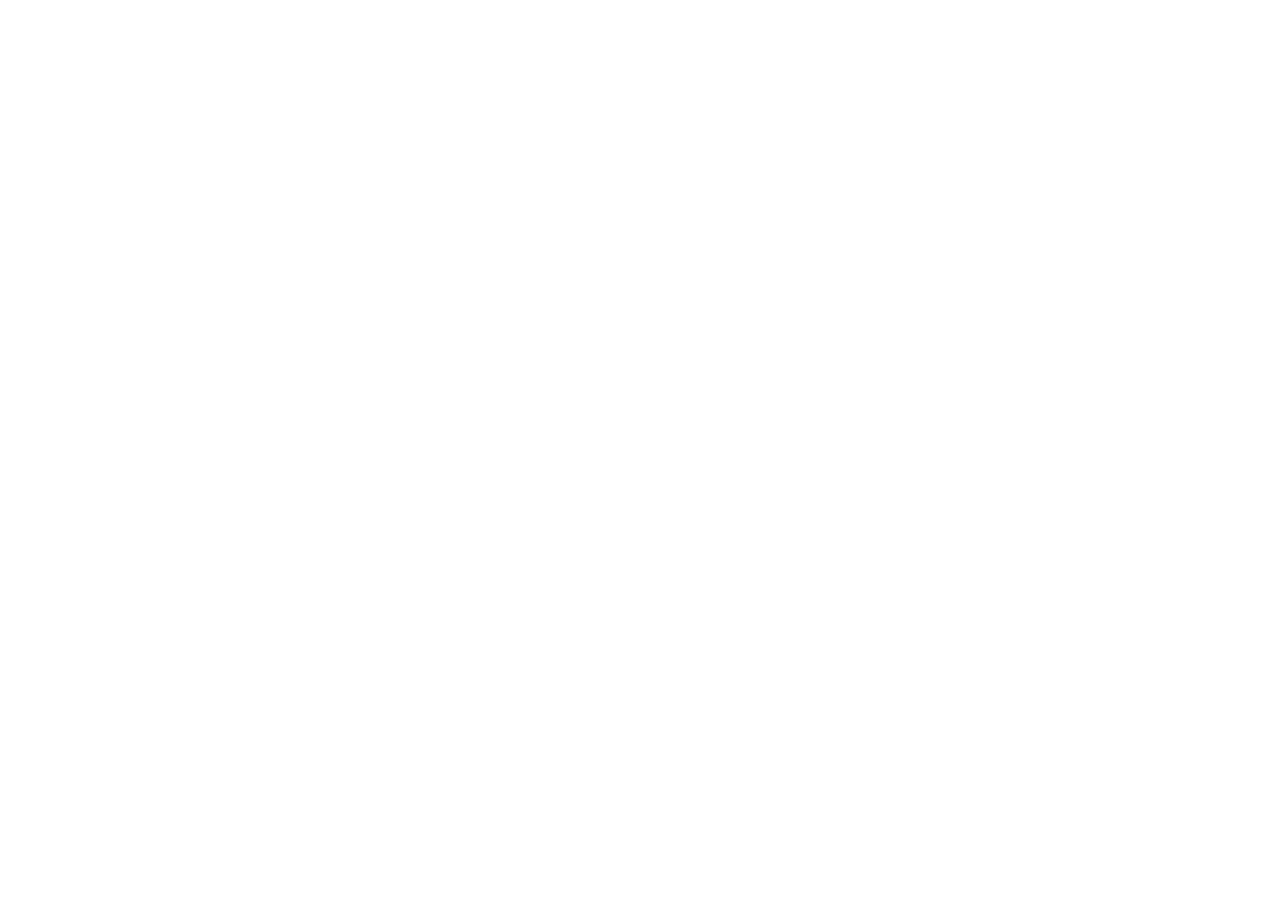
==== index.html @ b108adb4 "Update index.html" ====
<!DOCTYPE html>
<html lang="en">
<meta charset="UTF-8">
<title>DIVD.community</title>
<meta name="viewport" content="width=device-width,initial-scale=1">
<link rel="stylesheet" href="">
<link rel="apple-touch-icon" sizes="180x180" href="/apple-touch-icon.png">
<link rel="icon" type="image/png" sizes="32x32" href="/favicon-32x32.png">
<link rel="icon" type="image/png" sizes="16x16" href="/favicon-16x16.png">
<link rel="manifest" href="/site.webmanifest">
<link rel="mask-icon" href="/safari-pinned-tab.svg" color="#000000">
<meta http-equiv="refresh" content="0; url=https://divd.thinkific.com/products/communities/divd">
<meta name="msapplication-TileColor" content="#000000">
<meta name="theme-color" content="#ffffff">

  <style>

body {
  background: #222;
  min-height: 100vh;
  display: grid;
  place-items: center;
  color: white;
  font-family: sans-serif;
}

.glitch {
  font-size: 8rem;
  font-weight: 700;
  text-transform: uppercase;
  position: relative;

  text-shadow: 0.05em 0 0 rgba(255, 0, 0, 0.75),
    -0.025em -0.05em 0 rgba(0, 255, 0, 0.75),
    0.025em 0.05em 0 rgba(0, 0, 255, 0.75);

  animation: glitch 500ms infinite;
}

.glitch span {
  position: absolute;
  top: 0;
  left: 0;
}

.glitch span:first-child {
  animation: glitch 650ms infinite;
  clip-path: polygon(0 0, 100% 0, 100% 45%, 0 45%);
  transform: translate(-0.025em, -0.0125em);
  /* color: green; */
  opacity: 0.8;
}

.glitch span:last-child {
  animation: glitch 375ms infinite;
  clip-path: polygon(0 80%, 100% 20%, 100% 100%, 0 100%);
  transform: translate(0.0125em, 0.025em);
  /* color: red; */
  opacity: 0.8;
}

/* https://web.dev/prefers-reduced-motion/#(bonus)-forcing-reduced-motion-on-all-websites */

@keyframes glitch {
  0% {
    text-shadow: 0.05em 0 0 rgba(255, 0, 0, 0.75),
      -0.05em -0.025em 0 rgba(0, 255, 0, 0.75),
      -0.025em 0.05em 0 rgba(0, 0, 255, 0.75);
  }
  14% {
    text-shadow: 0.05em 0 0 rgba(255, 0, 0, 0.75),
      -0.05em -0.025em 0 rgba(0, 255, 0, 0.75),
      -0.025em 0.05em 0 rgba(0, 0, 255, 0.75);
  }
  15% {
    text-shadow: -0.05em -0.025em 0 rgba(255, 0, 0, 0.75),
      0.025em 0.025em 0 rgba(0, 255, 0, 0.75),
      -0.05em -0.05em 0 rgba(0, 0, 255, 0.75);
  }
  49% {
    text-shadow: -0.05em -0.025em 0 rgba(255, 0, 0, 0.75),
      0.025em 0.025em 0 rgba(0, 255, 0, 0.75),
      -0.05em -0.05em 0 rgba(0, 0, 255, 0.75);
  }
  50% {
    text-shadow: 0.025em 0.05em 0 rgba(255, 0, 0, 0.75),
      0.05em 0 0 rgba(0, 255, 0, 0.75), 0 -0.05em 0 rgba(0, 0, 255, 0.75);
  }
  99% {
    text-shadow: 0.025em 0.05em 0 rgba(255, 0, 0, 0.75),
      0.05em 0 0 rgba(0, 255, 0, 0.75), 0 -0.05em 0 rgba(0, 0, 255, 0.75);
  }
  100% {
    text-shadow: -0.025em 0 0 rgba(255, 0, 0, 0.75),
      -0.025em -0.025em 0 rgba(0, 255, 0, 0.75),
      -0.025em -0.05em 0 rgba(0, 0, 255, 0.75);
  }
}

@media (prefers-reduced-motion: reduce) {
  *,
  ::before,
  ::after {
    animation-delay: -1ms !important;
    animation-duration: 1ms !important;
    animation-iteration-count: 1 !important;
    background-attachment: initial !important;
    scroll-behavior: auto !important;
    transition-duration: 0s !important;
    transition-delay: 0s !important;
  }
}

</style>
<body>

<h1 class="glitch">
  <span aria-hidden="true">DIVD.COMMUNITY</span>
  DIVD.COMMUNITY
  <span aria-hidden="true">DIVD.COMMUNITY</span>
</h1>
<p>coming soon...</p>


</body>
</html>
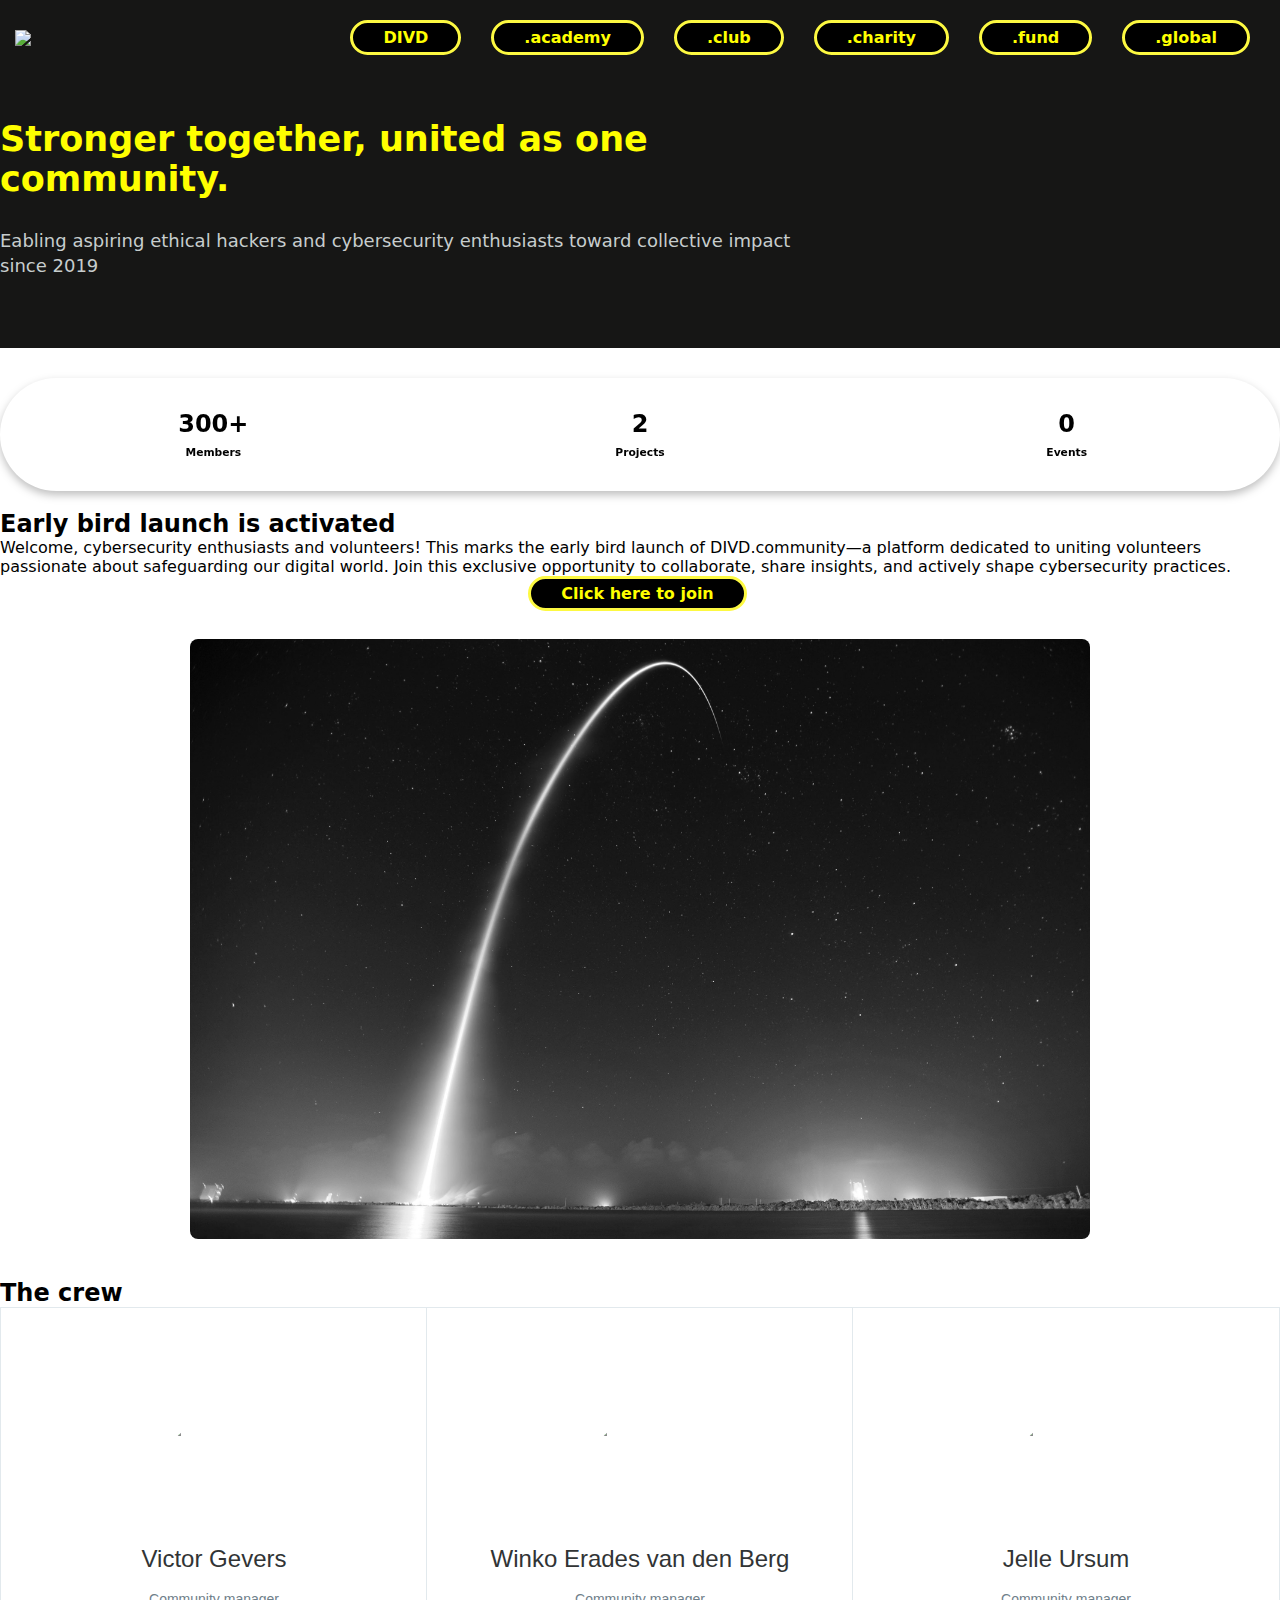
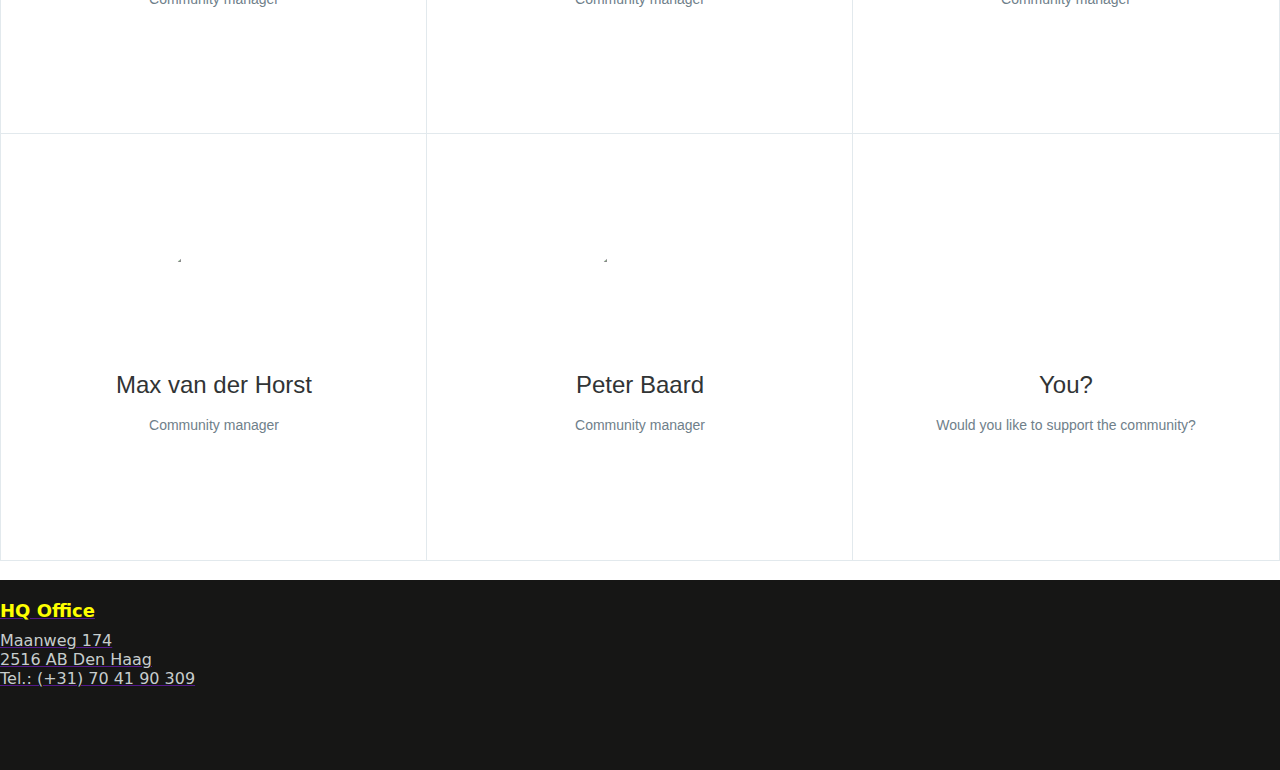
==== commit 7f522133: "new landing page" ====
--- a/index.html
+++ b/index.html
@@ -1,126 +1,236 @@
 <!DOCTYPE html>
 <html lang="en">
-<meta charset="UTF-8">
-<title>DIVD.community</title>
-<meta name="viewport" content="width=device-width,initial-scale=1">
-<link rel="stylesheet" href="">
-<link rel="apple-touch-icon" sizes="180x180" href="/apple-touch-icon.png">
-<link rel="icon" type="image/png" sizes="32x32" href="/favicon-32x32.png">
-<link rel="icon" type="image/png" sizes="16x16" href="/favicon-16x16.png">
-<link rel="manifest" href="/site.webmanifest">
-<link rel="mask-icon" href="/safari-pinned-tab.svg" color="#000000">
-<meta http-equiv="refresh" content="0; url=https://divd.thinkific.com/products/communities/divd">
-<meta name="msapplication-TileColor" content="#000000">
-<meta name="theme-color" content="#ffffff">
-
-  <style>
-
-body {
-  background: #222;
-  min-height: 100vh;
-  display: grid;
-  place-items: center;
-  color: white;
-  font-family: sans-serif;
-}
-
-.glitch {
-  font-size: 8rem;
-  font-weight: 700;
-  text-transform: uppercase;
-  position: relative;
-
-  text-shadow: 0.05em 0 0 rgba(255, 0, 0, 0.75),
-    -0.025em -0.05em 0 rgba(0, 255, 0, 0.75),
-    0.025em 0.05em 0 rgba(0, 0, 255, 0.75);
-
-  animation: glitch 500ms infinite;
-}
-
-.glitch span {
-  position: absolute;
-  top: 0;
-  left: 0;
-}
-
-.glitch span:first-child {
-  animation: glitch 650ms infinite;
-  clip-path: polygon(0 0, 100% 0, 100% 45%, 0 45%);
-  transform: translate(-0.025em, -0.0125em);
-  /* color: green; */
-  opacity: 0.8;
-}
-
-.glitch span:last-child {
-  animation: glitch 375ms infinite;
-  clip-path: polygon(0 80%, 100% 20%, 100% 100%, 0 100%);
-  transform: translate(0.0125em, 0.025em);
-  /* color: red; */
-  opacity: 0.8;
-}
-
-/* https://web.dev/prefers-reduced-motion/#(bonus)-forcing-reduced-motion-on-all-websites */
-
-@keyframes glitch {
-  0% {
-    text-shadow: 0.05em 0 0 rgba(255, 0, 0, 0.75),
-      -0.05em -0.025em 0 rgba(0, 255, 0, 0.75),
-      -0.025em 0.05em 0 rgba(0, 0, 255, 0.75);
-  }
-  14% {
-    text-shadow: 0.05em 0 0 rgba(255, 0, 0, 0.75),
-      -0.05em -0.025em 0 rgba(0, 255, 0, 0.75),
-      -0.025em 0.05em 0 rgba(0, 0, 255, 0.75);
-  }
-  15% {
-    text-shadow: -0.05em -0.025em 0 rgba(255, 0, 0, 0.75),
-      0.025em 0.025em 0 rgba(0, 255, 0, 0.75),
-      -0.05em -0.05em 0 rgba(0, 0, 255, 0.75);
-  }
-  49% {
-    text-shadow: -0.05em -0.025em 0 rgba(255, 0, 0, 0.75),
-      0.025em 0.025em 0 rgba(0, 255, 0, 0.75),
-      -0.05em -0.05em 0 rgba(0, 0, 255, 0.75);
-  }
-  50% {
-    text-shadow: 0.025em 0.05em 0 rgba(255, 0, 0, 0.75),
-      0.05em 0 0 rgba(0, 255, 0, 0.75), 0 -0.05em 0 rgba(0, 0, 255, 0.75);
-  }
-  99% {
-    text-shadow: 0.025em 0.05em 0 rgba(255, 0, 0, 0.75),
-      0.05em 0 0 rgba(0, 255, 0, 0.75), 0 -0.05em 0 rgba(0, 0, 255, 0.75);
-  }
-  100% {
-    text-shadow: -0.025em 0 0 rgba(255, 0, 0, 0.75),
-      -0.025em -0.025em 0 rgba(0, 255, 0, 0.75),
-      -0.025em -0.05em 0 rgba(0, 0, 255, 0.75);
-  }
-}
-
-@media (prefers-reduced-motion: reduce) {
-  *,
-  ::before,
-  ::after {
-    animation-delay: -1ms !important;
-    animation-duration: 1ms !important;
-    animation-iteration-count: 1 !important;
-    background-attachment: initial !important;
-    scroll-behavior: auto !important;
-    transition-duration: 0s !important;
-    transition-delay: 0s !important;
-  }
-}
-
-</style>
+
+<head>
+    <meta charset="UTF-8">
+    <meta name="viewport" content="width=device-width, initial-scale=1.0">
+    <link rel="shortcut icon" type="image/x-icon" href="image/favicon.ico">
+    <!-- BOOTSTRAP CSS -->
+    <link href="css/bootstrap.min.css" rel="stylesheet"/>
+    <!-- LIBRARY -->
+    <link rel="stylesheet" href="css/all.min.css"/>
+    <link rel="stylesheet" href="css/style.css">
+    <link rel="stylesheet" href="css/nav.css">
+    <link rel="stylesheet" href="css/foot.css">
+    
+</head>
+<!-- CSS -->
+<link rel="stylesheet" href="css/style.css">
+<title>DIVD.Community</title>
+</head>
+
 <body>
-
-<h1 class="glitch">
-  <span aria-hidden="true">DIVD.COMMUNITY</span>
-  DIVD.COMMUNITY
-  <span aria-hidden="true">DIVD.COMMUNITY</span>
-</h1>
-<p>coming soon...</p>
-
-
+    <header>
+        <nav class="container">
+            <ul class='nav-bar'>
+                <li class='logo'><a href="/"><img src='/divd-community-logo.png' /></a></li>
+                <input type='checkbox' id='check' />
+                <div class="menu">
+                    <li><a href="https://divd.nl/">DIVD</a></li>
+                    <li><a href="https://divd.academy/">.academy</a></li>
+                    <li><a href="https://divd.club/">.club</a></li>
+                    <li><a href="https://divd.charity/">.charity</a></li>
+                    <li><a href="https://divd.fund/">.fund</a></li>
+                    <li><a href="https://csirt.global">.global</a></li>
+                </div>
+                <label for="check" class="open-menu">&#9776; </label>
+            </ul>
+        </nav>
+    </header>
 </body>
-</html>
+
+<div class="section-banner">
+    <div class="container">
+        <div class="div-banner">
+            <h1>Stronger together, united as one community.</h1><br />
+            <p>Eabling  aspiring ethical hackers and cybersecurity enthusiasts toward collective impact since 2019</p>
+        </div>
+    </div>
+  </div>
+            <div class="container">
+                    <div class="stats-container">
+                        <ul class="stats">
+                            <li><h2>300+</h2><h6>Members</h6></li>
+                            <li><h2>2</h2><h6>Projects</h6></li>
+                            <li><h2>0</h2><h6>Events</h6></li>
+                        </ul>
+                    </div>
+
+
+                    <br />
+                    <h2>Early bird launch is activated</h2>
+                    <p>Welcome, cybersecurity enthusiasts and volunteers! This marks the early bird launch of DIVD.community—a platform dedicated to uniting volunteers passionate about safeguarding our digital world. Join this exclusive opportunity to collaborate, share insights, and actively shape cybersecurity practices.</p>
+                            <ul class="centered-list">
+                                    <li class="centered-list" style="height: 40px;"><a href="https://join.slack.com/t/divdcommunity/shared_invite/zt-2733j24ci-yQNLaefjtCMrjPgWB6dyww">Click here to join</a></li>
+                                </ul>
+                            <br />
+                            
+                            <div class="image-container">
+                                <a href="https://divd.space" target="_blank"><img src="/img/spacex-TV2gg2kZD1o-unsplash.jpg" class="stock-img grey-out" style="height: 600px;" title="SpaceX" /></a>
+                            </div>
+
+
+                    <!--Community managers-->
+
+                    <div class="at-section">
+                        <h2>The crew</h2>
+                    </div>
+
+                      <div class="at-grid" data-column="3">
+                        <div class="at-column">
+                          <div class="at-user">
+                            <div class="at-user__avatar"><img src="https://media.licdn.com/dms/image/D4E03AQGD7E5RSSFnJw/profile-displayphoto-shrink_800_800/0/1677007652651?e=1707350400&v=beta&t=y7VPGS8cseUEXIwnzyU1e6jzcgRzRVZRgEuVCroHjqE"/></div>
+                            <div class="at-user__name">Victor Gevers</div>
+                            <div class="at-user__title">Community manager</div>
+                            <ul class="at-social">
+                                <li class="at-social__item"><a href="https://www.linkedin.com/in/vgevers/">
+                                  <svg viewBox="0 0 24 24" width="18" height="18" xmlns="http://www.w3.org/2000/svg">
+                                    <path d="M19.547 3c.406 0 .75.133 1.031.398.281.266.422.602.422 1.008v15.047c0 .406-.14.766-.422 1.078a1.335 1.335 0 0 1-1.031.469h-15c-.406 0-.766-.156-1.078-.469C3.156 20.22 3 19.86 3 19.453V4.406c0-.406.148-.742.445-1.008C3.742 3.133 4.11 3 4.547 3h15zM8.578 18V9.984H6V18h2.578zM7.36 8.766c.407 0 .743-.133 1.008-.399a1.31 1.31 0 0 0 .399-.96c0-.407-.125-.743-.375-1.009C8.14 6.133 7.813 6 7.406 6c-.406 0-.742.133-1.008.398C6.133 6.664 6 7 6 7.406c0 .375.125.696.375.961.25.266.578.399.984.399zM18 18v-4.688c0-1.156-.273-2.03-.82-2.624-.547-.594-1.258-.891-2.133-.891-.938 0-1.719.437-2.344 1.312V9.984h-2.578V18h2.578v-4.547c0-.312.031-.531.094-.656.25-.625.687-.938 1.312-.938.875 0 1.313.578 1.313 1.735V18H18z" fill-rule="evenodd"></path>
+                                  </svg></a></li>
+                            </ul>
+                          </div>
+                        </div>
+                        <div class="at-column">
+                          <div class="at-user">
+                            <div class="at-user__avatar"><img src="https://media.licdn.com/dms/image/D4E03AQFgVkQdm_QB2w/profile-displayphoto-shrink_800_800/0/1668175974679?e=1707350400&v=beta&t=N0ON4wMOcJo11gMc85MD40mzVpcvwyi12E2Jol9WkTg"/></div>
+                            <div class="at-user__name">Winko Erades van den Berg</div>
+                            <div class="at-user__title">Community manager</div>
+                            <ul class="at-social">
+                              <li class="at-social__item"><a href="https://www.linkedin.com/in/winko-erades-van-den-berg-a6b2b71/">
+                                  <svg viewBox="0 0 24 24" width="18" height="18" xmlns="http://www.w3.org/2000/svg">
+                                    <path d="M19.547 3c.406 0 .75.133 1.031.398.281.266.422.602.422 1.008v15.047c0 .406-.14.766-.422 1.078a1.335 1.335 0 0 1-1.031.469h-15c-.406 0-.766-.156-1.078-.469C3.156 20.22 3 19.86 3 19.453V4.406c0-.406.148-.742.445-1.008C3.742 3.133 4.11 3 4.547 3h15zM8.578 18V9.984H6V18h2.578zM7.36 8.766c.407 0 .743-.133 1.008-.399a1.31 1.31 0 0 0 .399-.96c0-.407-.125-.743-.375-1.009C8.14 6.133 7.813 6 7.406 6c-.406 0-.742.133-1.008.398C6.133 6.664 6 7 6 7.406c0 .375.125.696.375.961.25.266.578.399.984.399zM18 18v-4.688c0-1.156-.273-2.03-.82-2.624-.547-.594-1.258-.891-2.133-.891-.938 0-1.719.437-2.344 1.312V9.984h-2.578V18h2.578v-4.547c0-.312.031-.531.094-.656.25-.625.687-.938 1.312-.938.875 0 1.313.578 1.313 1.735V18H18z" fill-rule="evenodd"></path>
+                                  </svg></a></li>
+                            </ul>
+                          </div>
+                        </div>
+                        <div class="at-column">
+                          <div class="at-user">
+                            <div class="at-user__avatar"><img src="https://media.licdn.com/dms/image/C4D03AQEMsrXZ1iPGtQ/profile-displayphoto-shrink_800_800/0/1583597048873?e=1707350400&v=beta&t=St4joI-Wt2357DTig6sMkdIWs_vzhgTrEXsIWX1YQoc"/></div>
+                            <div class="at-user__name">Jelle Ursum</div>
+                            <div class="at-user__title">Community manager</div>
+                            <ul class="at-social">
+                              <li class="at-social__item"><a href="https://www.linkedin.com/in/jelle-ursem-2393b9188/">
+                                  <svg viewBox="0 0 24 24" width="18" height="18" xmlns="http://www.w3.org/2000/svg">
+                                    <path d="M19.547 3c.406 0 .75.133 1.031.398.281.266.422.602.422 1.008v15.047c0 .406-.14.766-.422 1.078a1.335 1.335 0 0 1-1.031.469h-15c-.406 0-.766-.156-1.078-.469C3.156 20.22 3 19.86 3 19.453V4.406c0-.406.148-.742.445-1.008C3.742 3.133 4.11 3 4.547 3h15zM8.578 18V9.984H6V18h2.578zM7.36 8.766c.407 0 .743-.133 1.008-.399a1.31 1.31 0 0 0 .399-.96c0-.407-.125-.743-.375-1.009C8.14 6.133 7.813 6 7.406 6c-.406 0-.742.133-1.008.398C6.133 6.664 6 7 6 7.406c0 .375.125.696.375.961.25.266.578.399.984.399zM18 18v-4.688c0-1.156-.273-2.03-.82-2.624-.547-.594-1.258-.891-2.133-.891-.938 0-1.719.437-2.344 1.312V9.984h-2.578V18h2.578v-4.547c0-.312.031-.531.094-.656.25-.625.687-.938 1.312-.938.875 0 1.313.578 1.313 1.735V18H18z" fill-rule="evenodd"></path>
+                                  </svg></a></li>
+                            </ul>
+                          </div>
+                        </div>
+                        <div class="at-column">
+                          <div class="at-user">
+                            <div class="at-user__avatar"><img src="https://media.licdn.com/dms/image/D4E03AQHHjD_gZDcezA/profile-displayphoto-shrink_800_800/0/1669736024783?e=1707350400&v=beta&t=u8WBhugDnoJjawgKzYFuwUtuOgHTMh0pUczfIGCZrdY"/></div>
+                            <div class="at-user__name">Max van der Horst</div>
+                            <div class="at-user__title">Community manager</div>
+                            <ul class="at-social">
+                              <li class="at-social__item"><a href="https://www.linkedin.com/in/maxhorst/">
+                                  <svg viewBox="0 0 24 24" width="18" height="18" xmlns="http://www.w3.org/2000/svg">
+                                    <path d="M19.547 3c.406 0 .75.133 1.031.398.281.266.422.602.422 1.008v15.047c0 .406-.14.766-.422 1.078a1.335 1.335 0 0 1-1.031.469h-15c-.406 0-.766-.156-1.078-.469C3.156 20.22 3 19.86 3 19.453V4.406c0-.406.148-.742.445-1.008C3.742 3.133 4.11 3 4.547 3h15zM8.578 18V9.984H6V18h2.578zM7.36 8.766c.407 0 .743-.133 1.008-.399a1.31 1.31 0 0 0 .399-.96c0-.407-.125-.743-.375-1.009C8.14 6.133 7.813 6 7.406 6c-.406 0-.742.133-1.008.398C6.133 6.664 6 7 6 7.406c0 .375.125.696.375.961.25.266.578.399.984.399zM18 18v-4.688c0-1.156-.273-2.03-.82-2.624-.547-.594-1.258-.891-2.133-.891-.938 0-1.719.437-2.344 1.312V9.984h-2.578V18h2.578v-4.547c0-.312.031-.531.094-.656.25-.625.687-.938 1.312-.938.875 0 1.313.578 1.313 1.735V18H18z" fill-rule="evenodd"></path>
+                                  </svg></a></li>
+                            </ul>
+                          </div>
+                        </div>
+                        <div class="at-column">
+                          <div class="at-user">
+                            <div class="at-user__avatar"><img src="https://media.licdn.com/dms/image/C4D03AQFrV9o32qOH7g/profile-displayphoto-shrink_800_800/0/1643394728049?e=1707350400&v=beta&t=OumjWkjjRWIZd80OVFirQ-xEWR7k7cltsrulpK95ZO8"/></div>
+                            <div class="at-user__name">Peter Baard</div>
+                            <div class="at-user__title">Community manager</div>
+                            <ul class="at-social">
+                              <li class="at-social__item"><a href="https://www.linkedin.com/in/pmbaard/">
+                                  <svg viewBox="0 0 24 24" width="18" height="18" xmlns="http://www.w3.org/2000/svg">
+                                    <path d="M19.547 3c.406 0 .75.133 1.031.398.281.266.422.602.422 1.008v15.047c0 .406-.14.766-.422 1.078a1.335 1.335 0 0 1-1.031.469h-15c-.406 0-.766-.156-1.078-.469C3.156 20.22 3 19.86 3 19.453V4.406c0-.406.148-.742.445-1.008C3.742 3.133 4.11 3 4.547 3h15zM8.578 18V9.984H6V18h2.578zM7.36 8.766c.407 0 .743-.133 1.008-.399a1.31 1.31 0 0 0 .399-.96c0-.407-.125-.743-.375-1.009C8.14 6.133 7.813 6 7.406 6c-.406 0-.742.133-1.008.398C6.133 6.664 6 7 6 7.406c0 .375.125.696.375.961.25.266.578.399.984.399zM18 18v-4.688c0-1.156-.273-2.03-.82-2.624-.547-.594-1.258-.891-2.133-.891-.938 0-1.719.437-2.344 1.312V9.984h-2.578V18h2.578v-4.547c0-.312.031-.531.094-.656.25-.625.687-.938 1.312-.938.875 0 1.313.578 1.313 1.735V18H18z" fill-rule="evenodd"></path>
+                                  </svg></a></li>
+                            </ul>
+                          </div>
+                        </div>
+                        <div class="at-column">
+                          <div class="at-user">
+                            <div class="at-user__avatar"><img src=""/></div>
+                            <div class="at-user__name">You?</div>
+                            <div class="at-user__title">Would you like to support the community?</div>
+                            <ul class="at-social">
+                              <!-- <li class="at-social__item"><a href="">
+                                  <svg viewBox="0 0 24 24" width="18" height="18" xmlns="http://www.w3.org/2000/svg">
+                                    <path d="M14 9h3l-.375 3H14v9h-3.89v-9H8V9h2.11V6.984c0-1.312.327-2.304.984-2.976C11.75 3.336 12.844 3 14.375 3H17v3h-1.594c-.594 0-.976.094-1.148.281-.172.188-.258.5-.258.938V9z" fill-rule="evenodd"></path>
+                                  </svg></a></li>
+                              <li class="at-social__item"><a href="">
+                                  <svg viewBox="0 0 24 24" width="18" height="18" xmlns="http://www.w3.org/2000/svg">
+                                    <path d="M20.875 7.5v.563c0 3.28-1.18 6.257-3.54 8.93C14.978 19.663 11.845 21 7.938 21c-2.5 0-4.812-.687-6.937-2.063.5.063.86.094 1.078.094 2.094 0 3.969-.656 5.625-1.968a4.563 4.563 0 0 1-2.625-.915 4.294 4.294 0 0 1-1.594-2.226c.375.062.657.094.844.094.313 0 .719-.063 1.219-.188-1.031-.219-1.899-.742-2.602-1.57a4.32 4.32 0 0 1-1.054-2.883c.687.328 1.375.516 2.062.516C2.61 9.016 1.938 7.75 1.938 6.094c0-.782.203-1.531.609-2.25 2.406 2.969 5.515 4.547 9.328 4.734-.063-.219-.094-.562-.094-1.031 0-1.281.438-2.36 1.313-3.234C13.969 3.437 15.047 3 16.328 3s2.375.484 3.281 1.453c.938-.156 1.907-.531 2.907-1.125-.313 1.094-.985 1.938-2.016 2.531.969-.093 1.844-.328 2.625-.703-.563.875-1.312 1.656-2.25 2.344z" fill-rule="evenodd"></path>
+                                  </svg></a></li> -->
+                              <li class="at-social__item"><a href="">
+                                <svg fill="#000000" version="1.1" id="Capa_1" xmlns="http://www.w3.org/2000/svg" xmlns:xlink="http://www.w3.org/1999/xlink" 
+                                    width="20px" height="1px" viewBox="0 0 54.4 54.4" xml:space="preserve">
+                                        <a href="https://divdcommunity.slack.com/" target="_blank">
+                                        <rect/>
+                                        <g>
+                                            <g>
+                                                <path d="M33.646,15.202c1.103,0.076,1.875-0.73,1.697-1.82c-0.748-4.55-1.834-8.397-3.08-11.262
+                                                    c-0.441-1.013-1.76-1.943-2.861-2.032C28.677,0.029,27.942,0,27.201,0c-0.741,0-1.476,0.03-2.202,0.088
+                                                    c-1.101,0.089-2.419,1.02-2.86,2.032c-1.248,2.865-2.332,6.711-3.08,11.262c-0.179,1.09,0.594,1.896,1.696,1.82
+                                                    c2.139-0.148,4.301-0.223,6.447-0.223C29.348,14.979,31.508,15.054,33.646,15.202z"/>
+                                                <path d="M15.202,20.753c0.076-1.102-0.73-1.875-1.82-1.696c-4.55,0.748-8.397,1.833-11.262,3.08
+                                                    c-1.013,0.441-1.943,1.759-2.032,2.86C0.03,25.723,0,26.458,0,27.199c0,0.74,0.03,1.476,0.088,2.201
+                                                    c0.089,1.102,1.02,2.42,2.032,2.86c2.865,1.248,6.711,2.332,11.262,3.08c1.09,0.179,1.896-0.595,1.82-1.696
+                                                    c-0.147-2.139-0.223-4.301-0.223-6.447C14.979,25.054,15.055,22.892,15.202,20.753z"/>
+                                                <path d="M20.753,39.197c-1.102-0.076-1.875,0.73-1.696,1.82c0.748,4.551,1.833,8.396,3.08,11.262
+                                                    c0.441,1.014,1.759,1.943,2.86,2.032c0.726,0.06,1.461,0.089,2.202,0.089c0.741,0,1.476-0.031,2.201-0.089
+                                                    c1.102-0.089,2.42-1.02,2.861-2.032c1.248-2.865,2.332-6.711,3.079-11.262c0.179-1.09-0.594-1.896-1.696-1.82
+                                                    c-2.139,0.147-4.301,0.224-6.446,0.224C25.052,39.421,22.892,39.345,20.753,39.197z"/>
+                                                <path d="M34.005,18.231c-2.174-0.163-4.448-0.252-6.805-0.252c-2.356,0-4.63,0.089-6.805,0.252
+                                                    c-1.101,0.083-2.082,1.063-2.164,2.164c-0.163,2.174-0.252,4.448-0.252,6.805s0.089,4.631,0.252,6.806
+                                                    c0.083,1.101,1.063,2.082,2.164,2.164c2.174,0.163,4.448,0.252,6.805,0.252c2.356,0,4.63-0.089,6.805-0.252
+                                                    c1.101-0.083,2.082-1.063,2.164-2.164c0.163-2.175,0.252-4.448,0.252-6.806c0-2.356-0.089-4.629-0.252-6.805
+                                                    C36.086,19.294,35.105,18.313,34.005,18.231z"/>
+                                                <path d="M15.966,13.711c0.592-3.918,1.447-7.571,2.555-10.665c0.373-1.04-0.132-1.609-1.162-1.209
+                                                    C10.254,4.596,4.596,10.254,1.837,17.36c-0.399,1.03,0.169,1.534,1.209,1.162c3.094-1.109,6.747-1.964,10.664-2.556
+                                                    C14.803,15.801,15.801,14.803,15.966,13.711z"/>
+                                                <path d="M13.711,38.434c-3.917-0.592-7.571-1.447-10.665-2.555c-1.039-0.373-1.609,0.132-1.209,1.162
+                                                    c2.759,7.105,8.417,12.764,15.522,15.521c1.03,0.399,1.534-0.169,1.162-1.209c-1.109-3.094-1.964-6.746-2.556-10.665
+                                                    C15.801,39.597,14.804,38.599,13.711,38.434z"/>
+                                                <path d="M54.312,29.402c0.059-0.727,0.088-1.461,0.088-2.203c0-0.74-0.03-1.476-0.088-2.202c-0.09-1.101-1.021-2.419-2.032-2.86
+                                                    c-2.865-1.248-6.712-2.332-11.263-3.08c-1.09-0.179-1.896,0.594-1.819,1.696c0.147,2.139,0.223,4.301,0.223,6.447
+                                                    c0,2.145-0.075,4.308-0.223,6.447c-0.076,1.102,0.729,1.875,1.819,1.695c4.551-0.748,8.397-1.833,11.263-3.08
+                                                    C53.293,31.822,54.223,30.503,54.312,29.402z"/>
+                                                <path d="M38.434,40.688c-0.592,3.917-1.447,7.571-2.555,10.665c-0.373,1.04,0.133,1.609,1.162,1.209
+                                                    c7.105-2.759,12.764-8.417,15.523-15.521c0.398-1.03-0.17-1.534-1.209-1.162c-3.094,1.109-6.748,1.964-10.666,2.556
+                                                    C39.598,38.599,38.6,39.596,38.434,40.688z"/>
+                                                <path d="M40.689,15.966c3.916,0.592,7.57,1.447,10.664,2.555c1.041,0.373,1.609-0.132,1.209-1.162
+                                                    C49.805,10.254,44.146,4.596,37.04,1.837c-1.03-0.399-1.534,0.169-1.162,1.209c1.108,3.094,1.964,6.747,2.556,10.665
+                                                    C38.6,14.803,39.598,15.801,40.689,15.966z"/>
+                                            </g>
+                                        </g>
+                                        </a>
+                                  </svg>
+                                </li>
+                            </ul>
+                          </div>
+                        </div> 
+
+                      </div>
+                    </div>
+                    <br />
+                    
+                        
+                    </div>
+                </div>
+            </div>
+
+<footer class="footer">
+    <div class="container footer-section">
+        <div class="section col-sm-12">
+            <h3>HQ Office</h3>
+            <p>Maanweg 174<br>
+                2516 AB Den Haag<br>
+                Tel.: (+31) 70 41 90 309</p>
+        </div>
+    </div>
+</footer>
+
+</body>
+<!-- BOOTSTRAP JS -->
+<script src="js/bootstrap.bundle.min.js"
+    integrity="sha384-C6RzsynM9kWDrMNeT87bh95OGNyZPhcTNXj1NW7RuBCsyN/o0jlpcV8Qyq46cDfL"
+    crossorigin="anonymous"></script>
+<!-- JS -->
+<script src="js/script.js"></script>
+
+</html>--- a/css/style.css
+++ b/css/style.css
@@ -0,0 +1,1649 @@
+*{
+font-family: system-ui, -apple-system, BlinkMacSystemFont, 'Segoe UI', Roboto, Oxygen, Ubuntu, Cantarell, 'Open Sans', 'Helvetica Neue', sans-serif;
+margin: 0;
+padding: 0;
+}
+
+html, body {
+    height: 100%;
+  }
+  
+
+.section-banner p, .card-black p, .footer .section p{
+    color: rgba(199, 205, 205, 1);
+}
+
+/* voorouders */
+.row-voorouders{
+    background-color: #161615;
+    color: #ffffff; 
+    margin-top: 1em;
+    margin-bottom: 1em;
+    border-radius: 3px;
+}
+
+/* style row & cards */
+.equal-height {
+    display: flex;
+    align-items: stretch;
+    padding: 0 !important;
+}
+
+@media only screen and (min-width: 576px) {
+    .equal-height .col-sm-5{
+        padding-left: 0;
+    }
+    .equal-height .col-sm-7{
+        padding-right: 0;
+    }
+}
+.card-yellow{
+    background-color: #FDF941;
+    color: #000000 !important;
+    border-radius: 5px;
+    border: none;
+    padding: 2em;
+    margin-bottom: 0.8em; 
+    }
+
+
+.card-black a{
+
+    color: #FDF941;
+ 
+}
+
+   .interest ul li a{
+
+        color: #000 !important;
+        text-decoration: none;
+    }
+    
+    .interest ul li a :hover{
+    
+        color: #000 !important;
+        text-decoration: underline dotted;
+    }
+
+
+.menu li a{
+
+    border: 3px solid #FDF941;
+    border-radius: 60px; 
+    padding: 5px 30px; 
+    background-color: #000; 
+    color: #FDF941 important;  
+    font-size: 16px; 
+    font-weight: bold; 
+    cursor: pointer;
+    transition: background-color 0.3s ease;  
+
+
+}
+
+.menu li a:hover {
+    background-color: #FDF941;
+    color: #000;
+}
+
+
+ul li a{
+ color: #000;
+ text-decoration: none;
+}
+
+ul li a:hover{
+    color: #000;
+    text-decoration: underline;
+}
+   
+
+
+.card-yellow li{
+    list-style-image: url('../image/check-mark63.svg');
+} 
+
+.card-yellow ul {
+list-style-type: none; /* Remove default bullet point */
+padding-left: 0; /* Remove any padding */
+}
+
+.card-yellow li {
+padding-left: 25px; /* Create space for the custom icon */
+position: relative;
+margin-top: 0.5em;
+}
+
+.card-yellow li::before {
+content: '✓'; /* Add empty content */
+font-weight: 600;
+display: inline-block;
+width: 20px; /* Set the width of your custom icon */
+height: 20px; /* Set the height of your custom icon */
+position: absolute;
+left: 0;
+}
+
+.card-black{
+    background-color: #161615;
+    color: #ffffff;
+    border-radius: 0;
+    border: none;
+    padding: 2em;
+    border-radius: 3px;
+}
+
+.yellow-btn{
+    color: #000000;
+    background-color: #FDF941;
+    padding: 10px 35px;
+    border-radius: 5px;
+    display: block;
+    align-items: center;
+    text-align: center;
+    border: solid #bfbd21 1px; 
+}
+
+
+  .yellow-btn:hover {
+    background-color: #ffffff; /* Change color on hover */
+  }
+  
+
+
+
+.komerbij-mobile{
+    display: none;
+}
+.mailto{
+    color: #151515;
+}
+@media only screen and (max-width: 767px) {
+    .card-yellow{
+        margin-bottom: 1em;
+    }
+    .row-voorouders{
+        margin-left: 0.1em;
+        margin-right: 0.1em;
+    }
+    .komerbij-desktop{
+        display: none;
+    }
+    .komerbij-mobile{
+        display: block;
+        margin: 0 0.1em;
+    }
+    .komerbij-mobile .yellow-btn{
+        margin-bottom: 4px;
+    }
+
+}
+
+/* For mobile screens some quick fixes */
+@media (max-width: 767px) {
+    .stats-container {
+      padding-bottom: 20px;
+    }
+    
+
+  }
+
+
+
+.col-sm-7 .row{
+    margin-top: 1em;
+}
+
+
+.section-banner {
+    background-color: rgba(22, 22, 21, 1);
+    color: white;
+    padding: 60px 0;
+    margin-bottom: 30px;
+    margin-top: -16px;
+    text-align: left;
+}
+.section-banner .div-banner{
+    max-width: 800px;
+}
+.section-banner h1 {
+    color: yellow;
+    font-size: 35px;
+    margin-bottom: 10px;
+}
+
+.section-banner p {
+    color: rgba(199, 205, 205, 1);
+    font-size: 18px;
+    margin-bottom: 10px;
+    line-height: 1.4;
+}
+
+@media (min-width: 1200px) {
+    .section-banner .container {
+     /* TODO  */
+    }
+}
+
+.image-container {
+
+    width: auto;
+    height: 640px;
+    overflow: hidden; 
+}
+
+
+.grey-out {
+    filter: grayscale(100%);
+    transition: filter 0.3s ease;
+  }
+  
+  .grey-out:hover {
+    filter: grayscale(0%);
+  }
+
+.stock-img {
+    border-radius: 0.5rem;
+    max-width: 100%;
+    height: auto; 
+    display: block; 
+    margin: 0 auto;  
+}
+
+
+.centered-list {
+    text-align: center;
+    
+    
+  }
+
+  .centered-list li {
+    display: inline-block;
+    list-style-type: none;
+    color: #FDF941 important;
+    
+  }
+
+
+  .centered-list li a{
+
+    border: 3px solid #FDF941;
+    border-radius: 60px; 
+    padding: 5px 30px; 
+    background-color: #000; 
+    color: #FDF941 important;  
+    font-size: 16px; 
+    font-weight: bold; 
+    cursor: pointer;
+    transition: background-color 0.3s ease;  
+
+}
+
+.centered-list li a:hover {
+    background-color: #FDF941;
+    color: #000;
+}
+
+
+.article-content {
+    display: flex;
+    justify-content: center;
+    align-items: center;
+    height: 100%; /* Ensures the container takes full height */
+  }
+
+
+/* Team css */
+.at-section__title {
+    margin: 0 0 70px;
+    color: #000;
+    font-family: "Roboto", sans-serif;
+    font-size: 1.7rem;
+    font-weight: 300;
+    line-height: 2.625rem;
+    text-align: center;
+  }
+  .at-grid {
+    display: flex;
+    flex-direction: row;
+    flex-wrap: wrap;
+    background: #FFF;
+    border: 1px solid #E2E9ED;
+  }
+  .at-grid[data-column="1"] .at-column {
+    width: 100%;
+    max-width: 100%;
+    min-width: 100%;
+    flex-basis: 100%;
+  }
+  .at-grid[data-column="2"] .at-column {
+    width: 50%;
+    max-width: 50%;
+    min-width: 50%;
+    flex-basis: 50%;
+  }
+  .at-grid[data-column="3"] .at-column {
+    width: 33.3333333333%;
+    max-width: 33.3333333333%;
+    min-width: 33.3333333333%;
+    flex-basis: 33.3333333333%;
+  }
+  .at-grid[data-column="4"] .at-column {
+    width: 25%;
+    max-width: 25%;
+    min-width: 25%;
+    flex-basis: 25%;
+  }
+  .at-grid[data-column="5"] .at-column {
+    width: 20%;
+    max-width: 20%;
+    min-width: 20%;
+    flex-basis: 20%;
+  }
+  .at-grid[data-column="6"] .at-column {
+    width: 16.6666666667%;
+    max-width: 16.6666666667%;
+    min-width: 16.6666666667%;
+    flex-basis: 16.6666666667%;
+  }
+  .at-grid[data-column="7"] .at-column {
+    width: 14.2857142857%;
+    max-width: 14.2857142857%;
+    min-width: 14.2857142857%;
+    flex-basis: 14.2857142857%;
+  }
+  .at-grid[data-column="8"] .at-column {
+    width: 12.5%;
+    max-width: 12.5%;
+    min-width: 12.5%;
+    flex-basis: 12.5%;
+  }
+  .at-grid[data-column="9"] .at-column {
+    width: 11.1111111111%;
+    max-width: 11.1111111111%;
+    min-width: 11.1111111111%;
+    flex-basis: 11.1111111111%;
+  }
+  .at-column {
+    z-index: 0;
+    position: relative;
+    background: #FFF;
+    box-shadow: 0 0 0 1px #E2E9ED;
+    padding: 10px;
+    box-sizing: border-box;
+    transition: box-shadow 0.2s ease, transform 0.2s ease, z-index 0s 0.2s ease;
+  }
+  .at-column:before {
+    content: "";
+    display: block;
+    padding-top: 100%;
+  }
+  .at-column:hover {
+    z-index: 1;
+    box-shadow: 0 8px 50px rgba(0, 0, 0, 0.2);
+    transform: scale(1.05);
+    transition: box-shadow 0.2s ease, transform 0.2s ease, z-index 0s 0s ease;
+  }
+  .at-column:hover .at-social {
+    margin: 16px 0 0;
+    opacity: 1;
+  }
+  @media (max-width: 800px) {
+    .at-column {
+      width: 50% !important;
+      max-width: 50% !important;
+      min-width: 50% !important;
+      flex-basis: 50% !important;
+    }
+  }
+  @media (max-width: 600px) {
+    .at-column {
+      width: 100% !important;
+      max-width: 100% !important;
+      min-width: 100% !important;
+      flex-basis: 100% !important;
+    }
+  }
+  .at-user {
+    position: absolute;
+    top: 50%;
+    left: 0;
+    width: 100%;
+    transform: translate(0, -50%);
+    text-align: center;
+  }
+  .at-user__avatar {
+    width: 98px;
+    height: 98px;
+    border-radius: 100%;
+    margin: 0 auto 20px;
+    overflow: hidden;
+  }
+  .at-user__avatar img {
+    display: block;
+    width: 100%;
+    max-width: 100%;
+  }
+  .at-user__name {
+    color: #313435;
+    font-family: "Roboto", sans-serif;
+    font-size: 1.5rem;
+    font-weight: 500;
+    line-height: 2.625rem;
+  }
+  .at-user__title {
+    color: #6F808A;
+    font-family: "Roboto", sans-serif;
+    font-size: 0.875rem;
+    line-height: 2.375rem;
+  }
+  .at-social {
+    margin: 0 0 -18px;
+    opacity: 0;
+    transition: margin 0.2s ease, opacity 0.2s ease;
+  }
+  .at-social__item {
+    display: inline-block;
+    margin: 0 10px;
+  }
+  .at-social__item a {
+    display: block;
+  }
+  .at-social__item svg {
+    fill: #515F65;
+    display: block;
+    height: 18px;
+    transition: fill 0.2s ease;
+  }
+  .at-social__item svg:hover {
+    fill: #788D96;
+  }
+
+/* DIVD main style
+TODO: Clean this up
+*/
+
+
+.topic-intro {
+    background-color:#1d1d1d;
+    padding-top:128px;
+    border-bottom-left-radius:150px
+  }
+  p.pre {
+    white-space:pre-wrap
+  }
+  a.cta {
+    background-color:#000;
+    color:#fff;
+    border-radius:24px;
+    border:0;
+    font-family:var(--font-text);
+    font-style:normal;
+    font-weight:700;
+    font-size:14px;
+    line-height:16px;
+    letter-spacing:.02em;
+    text-transform:uppercase;
+    padding:8px 16px;
+    display:inline-block;
+    margin-right:8px
+  }
+  a.cta svg {
+    margin-left:8px;
+    width:12px;
+    height:12px;
+    fill:#fff
+  }
+  a.cta.inverse {
+    background-color:#fff;
+    color:#000
+  }
+  a.cta.inverse svg {
+    fill:#000
+  }
+  a.cta.primary {
+    background-color:#000
+  }
+  a.cta.secondary {
+    color:#000;
+    background-color:var(--brand)
+  }
+  .divd-family-list {
+    display:grid;
+    grid-template-columns:1fr 1fr 1fr;
+    grid-template-rows:auto;
+    grid-gap:32px
+  }
+  .divd-family-list .divd-family-item {
+    border-radius:20px;
+    padding:32px;
+    background-color:#1d1d1d;
+    color:#fff
+  }
+  .divd-family-list .divd-family-item h3 {
+    margin-bottom:16px
+  }
+  .partner-card {
+    border-radius:20px;
+    overflow:hidden
+  }
+  .partner-card figure {
+    background-color:#fff;
+    height:200px;
+    overflow:hidden
+  }
+  .partner-card figure img {
+    max-width:100%
+  }
+  .partner-card section {
+    padding:20px 16px;
+    background-color:#000;
+    color:#fff
+  }
+  .partner-list {
+    display:grid;
+    grid-template-columns:1fr 1fr 1fr;
+    grid-gap:32px
+  }
+  button,
+  .button {
+    background-color:#000;
+    color:#fff;
+    border-radius:24px;
+    border:0;
+    font-family:open sans;
+    font-style:normal;
+    font-weight:700;
+    font-size:14px;
+    line-height:16px;
+    letter-spacing:.02em;
+    text-transform:uppercase;
+    padding:4px 16px;
+    display:-webkit-box;
+    display:-webkit-flex;
+    display:-ms-flexbox;
+    display:flex;
+    -webkit-justify-content:space-around;
+    -ms-flex-pack:distribute;
+    justify-content:space-around;
+    -webkit-box-align:center;
+    -webkit-align-items:center;
+    -ms-flex-align:center;
+    align-items:center
+  }
+  button.primary,
+  .button.primary {
+    color:#000;
+    background-color:var(--brand)
+  }
+  button.inverse,
+  .button.inverse {
+    background-color:#fff;
+    color:#000
+  }
+  button.inverse svg,
+  .button.inverse svg {
+    fill:#000
+  }
+  button.secondary,
+  .button.secondary {
+    background-color:#333;
+    color:#fff
+  }
+  button svg,
+  .button svg {
+    width:15px;
+    height:15px;
+    margin-right:6px;
+    margin-top:1px;
+    fill:#fff
+  }
+  ol {
+    list-style:outside;
+    list-style-type:decimal;
+    margin-left:20px;
+    padding-left:10px
+  }
+  ol li {
+    margin-bottom:10px
+  }
+  ol li ul {
+    list-style:circle
+  }
+  ol li ul li {
+    font-size:1em
+  }
+  .image-header {
+    margin:-33px -33px 32px;
+    height:600px;
+    overflow:hidden;
+    position:relative
+  }
+  .image-header img {
+    position:absolute;
+    top:-50%;
+    width:100%
+  }
+  nav.nav-container {
+    position:fixed;
+    top:10px;
+    left:0;
+    width:-webkit-calc(var(--cw) + var(--rest));
+    width:calc(var(--cw) + var(--rest));
+    z-index:3
+  }
+  nav.nav-container .main-nav {
+    position:absolute;
+    width:-webkit-calc(var(--cw) + var(--rest));
+    width:calc(var(--cw) + var(--rest));
+    z-index:2;
+    top:0;
+    background-color:#000;
+    border-top-right-radius:64px;
+    border-bottom-right-radius:64px;
+    padding:24px 0;
+    padding-left:var(--rest);
+    display:-webkit-box;
+    display:-webkit-flex;
+    display:-ms-flexbox;
+    display:flex;
+    -webkit-box-align:center;
+    -webkit-align-items:center;
+    -ms-flex-align:center;
+    align-items:center;
+    -webkit-box-pack:justify;
+    -webkit-justify-content:space-between;
+    -ms-flex-pack:justify;
+    justify-content:space-between
+  }
+  nav.nav-container .main-nav figure {
+    -webkit-box-flex:0;
+    -webkit-flex:0 0 120px;
+    -ms-flex:0 0 120px;
+    flex:0 0 120px
+  }
+  nav.nav-container .main-nav figure .logo {
+    width:96px
+  }
+  nav.nav-container .main-nav article {
+    -webkit-box-flex:1;
+    -webkit-flex:1 1 auto;
+    -ms-flex:1 1 auto;
+    flex:auto;
+    display:-webkit-box;
+    display:-webkit-flex;
+    display:-ms-flexbox;
+    display:flex;
+    -webkit-box-pack:start;
+    -webkit-justify-content:flex-start;
+    -ms-flex-pack:start;
+    justify-content:flex-start
+  }
+  nav.nav-container .main-nav article a {
+    padding:0 24px;
+    color:#fff;
+    text-transform:uppercase;
+    display:-webkit-box;
+    display:-webkit-flex;
+    display:-ms-flexbox;
+    display:flex;
+    -webkit-box-align:center;
+    -webkit-align-items:center;
+    -ms-flex-align:center;
+    align-items:center;
+    font-family:open sans;
+    font-style:normal;
+    font-weight:700;
+    font-size:16px;
+    line-height:14px;
+    letter-spacing:.04em;
+    -webkit-transition:color .3s ease-in-out;
+    -o-transition:color .3s ease-in-out;
+    transition:color .3s ease-in-out
+  }
+  nav.nav-container .main-nav article a svg {
+    fill:#fff;
+    margin-left:8px;
+    height:8px;
+    width:14px;
+    -webkit-transition:-webkit-transform .5s ease-in-out;
+    transition:-webkit-transform .5s ease-in-out;
+    -o-transition:-o-transform .5s ease-in-out;
+    transition:transform .5s ease-in-out;
+    transition:transform .5s ease-in-out,-webkit-transform .5s ease-in-out,-o-transform .5s ease-in-out
+  }
+  nav.nav-container .main-nav article a:hover {
+    color:var(--brand)
+  }
+  nav.nav-container .main-nav article a:hover svg {
+    -webkit-transform:rotate(180deg);
+    -ms-transform:rotate(180deg);
+    -o-transform:rotate(180deg);
+    transform:rotate(180deg);
+    fill:var(--brand)
+  }
+  nav.nav-container .main-nav aside {
+    -webkit-box-flex:0;
+    -webkit-flex:0 0 400px;
+    -ms-flex:0 0 400px;
+    flex:0 0 400px;
+    color:#fff;
+    display:-webkit-box;
+    display:-webkit-flex;
+    display:-ms-flexbox;
+    display:flex;
+    -webkit-box-align:center;
+    -webkit-align-items:center;
+    -ms-flex-align:center;
+    align-items:center
+  }
+  nav.nav-container .main-nav aside button {
+    margin-right:8px
+  }
+  nav.nav-container .main-nav aside section {
+    padding-left:8px
+  }
+  nav.nav-container .main-nav aside section.language span {
+    color:var(--brand)
+  }
+  nav.nav-container .main-nav aside section.language a {
+    text-transform:lowercase;
+    color:#fff
+  }
+  nav.nav-container .main-nav aside section.language a:hover {
+    text-decoration:underline
+  }
+  nav.nav-container .main-nav aside section.actions {
+    display:-webkit-box;
+    display:-webkit-flex;
+    display:-ms-flexbox;
+    display:flex;
+    -webkit-box-pack:start;
+    -webkit-justify-content:flex-start;
+    -ms-flex-pack:start;
+    justify-content:flex-start
+  }
+  nav.nav-container .main-nav aside .menu-button {
+    display:none
+  }
+  nav.nav-container .sub-nav {
+    display:none
+  }
+  nav.nav-container:hover .sub-nav {
+    display:block
+  }
+  @media(max-width:640px) {
+    nav.nav-container {
+      top:0;
+      width:100%
+    }
+    nav.nav-container .main-nav {
+      width:100%;
+      padding:10px 0;
+      padding-left:20px;
+      border-top-right-radius:0;
+      border-bottom-right-radius:32px
+    }
+    nav.nav-container .main-nav figure {
+      -webkit-box-flex:0;
+      -webkit-flex:0 0 80px;
+      -ms-flex:0 0 80px;
+      flex:0 0 80px
+    }
+    nav.nav-container .main-nav figure .logo {
+      width:60px
+    }
+    nav.nav-container .main-nav article {
+      display:none
+    }
+    nav.nav-container .main-nav aside {
+      -webkit-box-flex:1;
+      -webkit-flex:1 1 auto;
+      -ms-flex:1 1 auto;
+      flex:auto
+    }
+    nav.nav-container .main-nav aside .actions {
+      display:-webkit-box;
+      display:-webkit-flex;
+      display:-ms-flexbox;
+      display:flex;
+      -webkit-box-flex:1;
+      -webkit-flex:1 1 auto;
+      -ms-flex:1 1 auto;
+      flex:auto;
+      -webkit-box-align:center;
+      -webkit-align-items:center;
+      -ms-flex-align:center;
+      align-items:center
+    }
+    nav.nav-container .main-nav aside .language {
+      margin-right:16px
+    }
+    nav.nav-container .main-nav aside button {
+      padding:4px 5px;
+      display:-webkit-box;
+      display:-webkit-flex;
+      display:-ms-flexbox;
+      display:flex;
+      -webkit-justify-content:space-around;
+      -ms-flex-pack:distribute;
+      justify-content:space-around
+    }
+    nav.nav-container .main-nav aside button svg {
+      margin-right:0
+    }
+    nav.nav-container .main-nav aside button span {
+      display:none
+    }
+    nav.nav-container .main-nav aside .menu-button {
+      display:block;
+      margin-right:16px
+    }
+    nav.nav-container .sub-nav.active {
+      display:block;
+      position:absolute;
+      left:0;
+      top:0;
+      z-index:1;
+      width:100%;
+      min-height:100vh
+    }
+    nav.nav-container:hover .sub-nav {
+      display:none
+    }
+  }
+  nav.sub-nav {
+    padding-top:96px;
+    -webkit-box-shadow:0 4px 20px 0 #0000001A;
+    box-shadow:0 4px 20px #0000001A;
+    border-bottom-right-radius:64px;
+    border-top-right-radius:64px;
+    overflow:hidden;
+    background:-webkit-gradient(linear,left top,right top,from(#fff),color-stop(50%,#fff),color-stop(51%,#F2F2F2));
+    background:-webkit-linear-gradient(left,#fff 0%,#fff 50%,#F2F2F2 51%);
+    background:-o-linear-gradient(left,#fff 0%,#fff 50%,#F2F2F2 51%);
+    background:linear-gradient(to right,#fff 0%,#fff 50%,#F2F2F2 51%);
+    display:none;
+    -webkit-box-pack:center;
+    -webkit-justify-content:center;
+    -ms-flex-pack:center;
+    justify-content:center;
+    z-index:2
+  }
+  nav.sub-nav.active {
+    display:-webkit-box;
+    display:-webkit-flex;
+    display:-ms-flexbox;
+    display:flex
+  }
+  nav.sub-nav article {
+    padding-left:-webkit-calc(var(--rest) + 110px);
+    padding-left:calc(var(--rest) + 110px);
+    width:100%;
+    background-color:#fff;
+    display:-webkit-box;
+    display:-webkit-flex;
+    display:-ms-flexbox;
+    display:flex
+  }
+  nav.sub-nav section:first-of-type {
+    background-color:#fff;
+    -webkit-box-flex:1;
+    -webkit-flex:1 1 auto;
+    -ms-flex:1 1 auto;
+    flex:auto;
+    display:-webkit-box;
+    display:-webkit-flex;
+    display:-ms-flexbox;
+    display:flex;
+    -webkit-box-pack:justify;
+    -webkit-justify-content:space-between;
+    -ms-flex-pack:justify;
+    justify-content:space-between;
+    padding:32px
+  }
+  nav.sub-nav section:first-of-type div {
+    -webkit-box-flex:0;
+    -webkit-flex:0 0 33%;
+    -ms-flex:0 0 33%;
+    flex:0 0 33%
+  }
+  nav.sub-nav section:first-of-type div h3 {
+    text-transform:uppercase;
+    font-size:1em;
+    margin-bottom:20px;
+    font-weight:600
+  }
+  nav.sub-nav section:first-of-type div ul {
+    list-style:none;
+    padding:0;
+    margin:0
+  }
+  nav.sub-nav section:first-of-type div ul li {
+    margin-bottom:10px
+  }
+  nav.sub-nav section:first-of-type div ul li a {
+    font-size:1.2em;
+    text-decoration:none;
+    border-bottom:none;
+    font-weight:300;
+    opacity:.8
+  }
+  nav.sub-nav section:first-of-type div ul li a:hover {
+    text-decoration:underline
+  }
+  nav.sub-nav section:first-of-type div ul li a svg {
+    width:11px
+  }
+  nav.sub-nav section:last-of-type {
+    -webkit-box-flex:0;
+    -webkit-flex:0 0 400px;
+    -ms-flex:0 0 400px;
+    flex:0 0 400px;
+    background-color:#f2f2f2;
+    padding:32px
+  }
+  @media(max-width:640px) {
+    nav.sub-nav {
+      background:#fff;
+      border-top-right-radius:0;
+      border-bottom-right-radius:0
+    }
+    nav.sub-nav article {
+      padding:0;
+      display:block
+    }
+    nav.sub-nav article section:first-of-type {
+      -webkit-box-orient:vertical;
+      -webkit-box-direction:normal;
+      -webkit-flex-direction:column;
+      -ms-flex-direction:column;
+      flex-direction:column
+    }
+    nav.sub-nav article section:first-of-type .topic {
+      margin-bottom:16px
+    }
+    nav.sub-nav article section:first-of-type .topic ul li {
+      margin-bottom:16px
+    }
+  }
+  .ps.ps-hide {
+    overflow-x:hidden
+  }
+  .ps.ps-inverse {
+    background-color:#1d1d1d
+  }
+  .ps.ps-primary {
+    background-color:var(--brand)
+  }
+  .ps.ps-gradient {
+    background:-webkit-linear-gradient(86.7deg,#FFFFFF 59.39%,rgba(61,220,235,.2) 97.41%);
+    background:-o-linear-gradient(86.7deg,#FFFFFF 59.39%,rgba(61,220,235,.2) 97.41%);
+    background:linear-gradient(3.3deg,#FFFFFF 59.39%,rgba(61,220,235,.2) 97.41%)
+  }
+  .ps.ps-gradient-reverse {
+    background:-webkit-gradient(linear,left bottom,left top,color-stop(50%,rgba(61,220,235,.2)),to(#fff));
+    background:-webkit-linear-gradient(bottom,rgba(61,220,235,.2) 50%,#fff 100%);
+    background:-o-linear-gradient(bottom,rgba(61,220,235,.2) 50%,#fff 100%);
+    background:linear-gradient(to top,rgba(61,220,235,.2) 50%,#fff 100%)
+  }
+  .ps.ps-overlap {
+    background:-webkit-linear-gradient(top,#fff 0%,#fff 64px,#1D1D1D 64px,#1D1D1D 100%);
+    background:-o-linear-gradient(top,#fff 0%,#fff 64px,#1D1D1D 64px,#1D1D1D 100%);
+    background:linear-gradient(to bottom,#fff 0%,#fff 64px,#1D1D1D 64px,#1D1D1D 100%)
+  }
+  .ps.ps-overlap .ps-container {
+    background:url(/assets/bubble.png)no-repeat 60% 120px
+  }
+  .ps.ps-overlap-top .ps-container {
+    position:relative;
+    top:-128px
+  }
+  .ps.ps-overlap-bottom .ps-container {
+    position:relative;
+    bottom:-96px
+  }
+  .ps.ps-round {
+    padding-top:64px
+  }
+  .ps.ps-round.ps-round-topright {
+    border-top-right-radius:300px
+  }
+  .ps.ps-round.ps-round-topleft {
+    border-top-left-radius:300px
+  }
+  .ps.ps-round.ps-round-bottomright {
+    border-bottom-right-radius:300px
+  }
+  .ps.ps-round.ps-round-bottomleft {
+    border-bottom-left-radius:300px
+  }
+  .pl {
+    display:-webkit-box;
+    display:-webkit-flex;
+    display:-ms-flexbox;
+    display:flex;
+    padding:64px 0
+  }
+  .pl .pl-filler {
+    -webkit-box-flex:0;
+    -webkit-flex:0 0 var(--rest);
+    -ms-flex:0 0 var(--rest);
+    flex:0 0 var(--rest)
+  }
+  .pl .pl-content {
+    -webkit-box-flex:0;
+    -webkit-flex:0 0 var(--cw);
+    -ms-flex:0 0 var(--cw);
+    flex:0 0 var(--cw);
+    padding:0
+  }
+  .pl .pl-content.pl-extend {
+    -webkit-box-flex:0;
+    -webkit-flex:0 0 -webkit-calc(var(--cw) + var(--rest));
+    -ms-flex:0 0 calc(var(--cw) + var(--rest));
+    flex:0 0 calc(var(--cw) + var(--rest));
+    overflow-x:hidden;
+    padding-right:0
+  }
+  .pl .pl-content.pl-columns {
+    display:grid;
+    grid-gap:32px
+  }
+  .pl .pl-content.pl-columns h1,
+  .pl .pl-content.pl-columns h2,
+  .pl .pl-content.pl-columns h3 {
+    grid-column:1/-1
+  }
+  .pl .pl-content.pl-columns.pl-columns-2 {
+    grid-template-columns:1fr 1fr
+  }
+  .pl .pl-content.pl-columns.pl-columns-3 {
+    grid-template-columns:1fr 1fr 1fr
+  }
+  .pl .pl-content.pl-columns.pl-columns-4 {
+    grid-template-columns:1fr 1fr 1fr 1fr
+  }
+  .pl .pl-content.pl-columns.pl-vcenter {
+    -webkit-box-align:center;
+    -webkit-align-items:center;
+    -ms-flex-align:center;
+    align-items:center
+  }
+  .pl .pl-content.pl-left {
+    display:grid;
+    grid-template-columns:1fr 2fr
+  }
+  .pl .pl-content.pl-right {
+    display:grid;
+    grid-gap:32px;
+    grid-template-columns:2fr 1fr
+  }
+  .pl .pl-content.pl-article {
+    background-color:#fff;
+    padding-top:32px;
+    padding-bottom:32px;
+    border-top-left-radius:20px;
+    border-top-right-radius:300px;
+    overflow:hidden
+  }
+  .pl .pl-content.pl-has-image {
+    background:-webkit-linear-gradient(top,#333 0%,#333 300px,#fff 300px,#fff 100%);
+    background:-o-linear-gradient(top,#333 0%,#333 300px,#fff 300px,#fff 100%);
+    background:linear-gradient(to bottom,#333 0%,#333 300px,#fff 300px,#fff 100%)
+  }
+  .breadcrumbs {
+    position:-webkit-sticky;
+    position:sticky;
+    z-index:1;
+    top:108px;
+    margin-left:var(--rest)
+  }
+  .breadcrumbs ul {
+    padding:8px 12px;
+    background-color:#f2f2f2;
+    border-radius:32px;
+    display:-webkit-inline-box;
+    display:-webkit-inline-flex;
+    display:-ms-inline-flexbox;
+    display:inline-flex;
+    -webkit-box-orient:horizontal;
+    -webkit-box-direction:reverse;
+    -webkit-flex-direction:row-reverse;
+    -ms-flex-direction:row-reverse;
+    flex-direction:row-reverse;
+    list-style:none
+  }
+  .breadcrumbs ul li {
+    font-size:.8em;
+    padding-right:8px
+  }
+  .breadcrumbs ul li a {
+    text-decoration:none;
+    border-bottom:none
+  }
+  .home-layout {
+    padding-top:128px;
+    background-color:#fff
+  }
+  .article-layout {
+    padding-top:128px;
+    background-color:#1d1d1d
+  }
+  .article-layout .breadcrumbs ul {
+    background-color:#343434
+  }
+  .article-layout .breadcrumbs ul li {
+    color:#858585
+  }
+  .article-layout .breadcrumbs ul li a {
+    color:#fff
+  }
+  .topic-layout {
+    padding-top:0;
+    background-color:#fff
+  }
+  .opener {
+    display:-webkit-box;
+    display:-webkit-flex;
+    display:-ms-flexbox;
+    display:flex;
+    -webkit-box-pack:center;
+    -webkit-justify-content:center;
+    -ms-flex-pack:center;
+    justify-content:center;
+    position:relative
+  }
+  .opener article {
+    -webkit-box-flex:1;
+    -webkit-flex:1;
+    -ms-flex:1;
+    flex:1;
+    max-width:1200px;
+    display:-webkit-box;
+    display:-webkit-flex;
+    display:-ms-flexbox;
+    display:flex
+  }
+  .opener article section {
+    -webkit-box-flex:0;
+    -webkit-flex:0 0 50%;
+    -ms-flex:0 0 50%;
+    flex:0 0 50%;
+    padding:128px 0
+  }
+  .opener article section p {
+    margin-bottom:32px
+  }
+  .opener aside {
+    position:absolute;
+    height:100%;
+    top:32px;
+    left:50%;
+    width:-webkit-calc(100vw - 50%);
+    width:calc(100vw - 50%);
+    display:-webkit-box;
+    display:-webkit-flex;
+    display:-ms-flexbox;
+    display:flex;
+    -webkit-box-pack:end;
+    -webkit-justify-content:flex-end;
+    -ms-flex-pack:end;
+    justify-content:flex-end;
+    overflow:hidden
+  }
+  .opener aside img {
+    max-width:100%
+  }
+  @media(max-width:700px) {
+    .opener {
+      position:none;
+      -webkit-box-orient:vertical;
+      -webkit-box-direction:reverse;
+      -webkit-flex-direction:column-reverse;
+      -ms-flex-direction:column-reverse;
+      flex-direction:column-reverse
+    }
+    .opener article {
+      padding:0 32px
+    }
+    .opener article section {
+      padding:64px 0;
+      -webkit-box-flex:1;
+      -webkit-flex:1;
+      -ms-flex:1;
+      flex:1
+    }
+    .opener aside {
+      position:static;
+      -webkit-box-ordinal-group:2;
+      -webkit-order:1;
+      -ms-flex-order:1;
+      order:1;
+      height:auto;
+      width:auto
+    }
+  }
+  .sub-opener {
+    display:-webkit-box;
+    display:-webkit-flex;
+    display:-ms-flexbox;
+    display:flex;
+    -webkit-justify-content:space-around;
+    -ms-flex-pack:distribute;
+    justify-content:space-around
+  }
+  .sub-opener article {
+    max-width:800px
+  }
+  .sub-opener article h2 {
+    color:#fff;
+    text-align:center
+  }
+  .sub-opener article p {
+    color:var(--brand);
+    text-align:center
+  }
+  .image-container img {
+    max-width:100%
+  }
+  .card {
+    display:-webkit-box;
+    display:-webkit-flex;
+    display:-ms-flexbox;
+    display:flex;
+    -webkit-box-orient:vertical;
+    -webkit-box-direction:normal;
+    -webkit-flex-direction:column;
+    -ms-flex-direction:column;
+    flex-direction:column;
+    -webkit-filter:drop-shadow(0 4px 4px rgba(0,0,0,.25));
+    filter:drop-shadow(0 4px 4px rgba(0,0,0,.25))
+  }
+  .card figure {
+    background-color:#e3e3e3;
+    width:100%;
+    -webkit-box-flex:0;
+    -webkit-flex:0 0 200px;
+    -ms-flex:0 0 200px;
+    flex:0 0 200px;
+    overflow:hidden;
+    position:relative
+  }
+  .card figure img {
+    width:100%;
+    height:100%;
+    -o-object-fit:cover;
+    object-fit:cover
+  }
+  .card figure figcaption {
+    position:absolute;
+    left:16px;
+    bottom:10px;
+    border:1px solid #fff;
+    border-radius:16px;
+    color:#fff;
+    padding:4px 8px;
+    text-transform:uppercase
+  }
+  .card header {
+    -webkit-box-flex:1;
+    -webkit-flex:1 1 auto;
+    -ms-flex:1 1 auto;
+    flex:auto;
+    border-bottom-left-radius:20px;
+    border-bottom-right-radius:20px;
+    background-color:#fff;
+    padding:16px;
+    display:-webkit-box;
+    display:-webkit-flex;
+    display:-ms-flexbox;
+    display:flex;
+    -webkit-box-orient:vertical;
+    -webkit-box-direction:normal;
+    -webkit-flex-direction:column;
+    -ms-flex-direction:column;
+    flex-direction:column
+  }
+  .card header h2 {
+    -webkit-box-flex:1;
+    -webkit-flex:1 1 auto;
+    -ms-flex:1 1 auto;
+    flex:auto;
+    font-weight:700;
+    font-size:1.5em;
+    line-height:1.2em;
+    margin-bottom:16px;
+    font-family:var(--font-text)
+  }
+  .card header .test {
+    -webkit-box-flex:0;
+    -webkit-flex:0 0 32px;
+    -ms-flex:0 0 32px;
+    flex:0 0 32px
+  }
+  .card header .test a {
+    width:auto
+  }
+  .card-article figure {
+    -webkit-clip-path:polygon(360px 220px,0 -webkit-calc(100% - 0),0 23.54px,0 23.54px,.30812px 19.72188px,1.20016px 16.09984px,2.62764px 12.72236px,4.54208px 9.63792px,6.895px 6.895px,9.63792px 4.54208px,12.72236px 2.62764px,16.09984px 1.20016px,19.72188px .30812px,23.54px 0,-webkit-calc(100% - 77.06px) 0,-webkit-calc(100% - 77.06px) 0,-webkit-calc(100% - 75.89428px) .04116px,-webkit-calc(100% - 74.73984px) .16368px,-webkit-calc(100% - 73.60076px) .36612px,-webkit-calc(100% - 72.48112px) .64704px,-webkit-calc(100% - 71.385px) 1.005px,-webkit-calc(100% - 70.31648px) 1.43856px,-webkit-calc(100% - 69.27964px) 1.94628px,-webkit-calc(100% - 68.27856px) 2.52672px,-webkit-calc(100% - 67.31732px) 3.17844px,-webkit-calc(100% - 66.4px) 3.9px,-webkit-calc(100% - 5.86px) 55.05px,-webkit-calc(100% - 5.86px) 55.05px,-webkit-calc(100% - 4.7943899999999px) 56.03488px,-webkit-calc(100% - 3.8259199999999px) 57.10064px,-webkit-calc(100% - 2.9581299999999px) 58.23996px,-webkit-calc(100% - 2.1945599999999px) 59.44552px,-webkit-calc(100% - 1.5387499999999px) 60.71px,-webkit-calc(100% - .99423999999999px) 62.02608px,-webkit-calc(100% - .56456999999989px) 63.38644px,-webkit-calc(100% - .25327999999996px) 64.78376px,-webkit-calc(100% - .063909999999964px) 66.21072px,-webkit-calc(100% - 0) 67.66px,100% -webkit-calc(100% - .0099999999999909px));
+    clip-path:polygon(360px 220px,0 calc(100% - 0px),0 23.54px,0 23.54px,.30812px 19.72188px,1.20016px 16.09984px,2.62764px 12.72236px,4.54208px 9.63792px,6.895px 6.895px,9.63792px 4.54208px,12.72236px 2.62764px,16.09984px 1.20016px,19.72188px .30812px,23.54px 0,calc(100% - 77.06px) 0,calc(100% - 77.06px) 0,calc(100% - 75.89428px) .04116px,calc(100% - 74.73984px) .16368px,calc(100% - 73.60076px) .36612px,calc(100% - 72.48112px) .64704px,calc(100% - 71.385px) 1.005px,calc(100% - 70.31648px) 1.43856px,calc(100% - 69.27964px) 1.94628px,calc(100% - 68.27856px) 2.52672px,calc(100% - 67.31732px) 3.17844px,calc(100% - 66.4px) 3.9px,calc(100% - 5.86px) 55.05px,calc(100% - 5.86px) 55.05px,calc(100% - 4.7943899999999px) 56.03488px,calc(100% - 3.8259199999999px) 57.10064px,calc(100% - 2.9581299999999px) 58.23996px,calc(100% - 2.1945599999999px) 59.44552px,calc(100% - 1.5387499999999px) 60.71px,calc(100% - .99423999999999px) 62.02608px,calc(100% - .56456999999989px) 63.38644px,calc(100% - .25327999999996px) 64.78376px,calc(100% - .063909999999964px) 66.21072px,calc(100% - 0px) 67.66px,100% calc(100% - .0099999999999909px))
+  }
+  .card-cta figure {
+    border-top-left-radius:328px;
+    border-top-right-radius:328px;
+    background-color:var(--brand)
+  }
+  .card-cta header {
+    background-color:var(--brand);
+    text-align:center
+  }
+  .card-person {
+    border-radius:20px;
+    padding:16px;
+    background-color:#fff;
+    display:grid;
+    grid-template-columns:64px 1fr;
+    grid-template-rows:auto;
+    grid-template-areas:"pic head" "content content"
+  }
+  .card-person figure {
+    width:64px;
+    height:64px;
+    grid-area:pic;
+    position:relative;
+    border-radius:50%;
+    overflow:hidden;
+    background-color:#e3e3e3
+  }
+  .card-person header {
+    grid-area:head;
+    overflow:hidden;
+    padding:0;
+    padding-left:16px;
+    margin:0
+  }
+  .card-person header h3 {
+    padding-top:10px;
+    padding-bottom:8px
+  }
+  .card-person p.content {
+    padding-top:8px;
+    grid-area:content
+  }
+  .carousel {
+    --item-width:-webkit-calc(var(--cw) / 3);
+    --item-width:calc(var(--cw) / 3);
+    overflow-x:hidden
+  }
+  .carousel .slides {
+    padding-top:16px;
+    padding-bottom:16px;
+    padding-left:8px;
+    display:-webkit-box;
+    display:-webkit-flex;
+    display:-ms-flexbox;
+    display:flex;
+    position:relative;
+    overflow-x:auto;
+    -webkit-scroll-snap-type:x mandatory;
+    -ms-scroll-snap-type:x mandatory;
+    scroll-snap-type:x mandatory;
+    scroll-behavior:smooth
+  }
+  .carousel .slides::-webkit-scrollbar {
+    width:10px;
+    height:10px
+  }
+  .carousel .slides::-webkit-scrollbar-thumb {
+    background:0 0;
+    border-radius:10px
+  }
+  .carousel .slides::-webkit-scrollbar-track {
+    background:0 0
+  }
+  .carousel .slides>* {
+    margin-right:32px;
+    width:-webkit-calc(var(--item-width) - 32px);
+    width:calc(var(--item-width) - 32px);
+    scroll-snap-align:start;
+    -webkit-flex-shrink:0;
+    -ms-flex-negative:0;
+    flex-shrink:0
+  }
+  .carousel .pages {
+    display:-webkit-box;
+    display:-webkit-flex;
+    display:-ms-flexbox;
+    display:flex;
+    -webkit-box-align:center;
+    -webkit-align-items:center;
+    -ms-flex-align:center;
+    align-items:center;
+    color:#fff
+  }
+  .carousel .pages div {
+    margin-left:16px
+  }
+  @media(max-width:700px) {
+    .carousel .slides>* {
+      width:-webkit-calc(100vw - 32px);
+      width:calc(100vw - 32px)
+    }
+  }
+  .smallousel {
+    background-color:#fff;
+    border-radius:64px;
+    padding:24px 16px;
+    display:-webkit-box;
+    display:-webkit-flex;
+    display:-ms-flexbox;
+    display:flex
+  }
+  .smallousel .smallouselnav {
+    -webkit-box-flex:0;
+    -webkit-flex:0 0 64px;
+    -ms-flex:0 0 64px;
+    flex:0 0 64px
+  }
+  .smallousel .smallouselcontent {
+    -webkit-box-flex:1;
+    -webkit-flex:1 1 auto;
+    -ms-flex:1 1 auto;
+    flex:auto;
+    display:-webkit-box;
+    display:-webkit-flex;
+    display:-ms-flexbox;
+    display:flex
+  }
+  .smallousel .smallouselcontent img {
+    max-height:64px
+  }
+  .accordion .accordion-item {
+    padding-top:8px;
+    border-bottom:1px solid #000;
+    padding-bottom:4px
+  }
+  .accordion .accordion-item .accordion-content {
+    display:none;
+    padding-bottom:8px
+  }
+  .accordion .accordion-item h3 {
+    display:-webkit-box;
+    display:-webkit-flex;
+    display:-ms-flexbox;
+    display:flex;
+    -webkit-box-align:center;
+    -webkit-align-items:center;
+    -ms-flex-align:center;
+    align-items:center;
+    padding-bottom:8px;
+    display:pointer
+  }
+  .accordion .accordion-item h3 span {
+    margin-left:10px;
+    display:inline-block;
+    width:10px;
+    height:10px;
+    border-left:1px solid #000;
+    border-bottom:1px solid #000;
+    -webkit-transform-origin:bottom;
+    -ms-transform-origin:bottom;
+    -o-transform-origin:bottom;
+    transform-origin:bottom;
+    -webkit-transform:rotate(-45deg);
+    -ms-transform:rotate(-45deg);
+    -o-transform:rotate(-45deg);
+    transform:rotate(-45deg);
+    margin-top:-4px
+  }
+  .accordion .accordion-item:first-of-type {
+    padding-top:0
+  }
+  .accordion .accordion-item.active h3 span {
+    -webkit-transform:rotate(135deg);
+    -ms-transform:rotate(135deg);
+    -o-transform:rotate(135deg);
+    transform:rotate(135deg)
+  }
+  .accordion .accordion-item.active .accordion-content {
+    display:block
+  }
+  .stats {
+    background-color:#fff;
+    list-style:none;
+    border-radius:64px;
+    display:-webkit-box;
+    display:-webkit-flex;
+    display:-ms-flexbox;
+    display:flex;
+    -webkit-box-align:center;
+    -webkit-align-items:center;
+    -ms-flex-align:center;
+    align-items:center;
+    padding:32px 0;
+    -webkit-filter:drop-shadow(0 4px 4px rgba(0,0,0,.25));
+    filter:drop-shadow(0 4px 4px rgba(0,0,0,.25));
+
+
+  }
+  .stats li {
+    -webkit-box-flex:1;
+    -webkit-flex:1;
+    -ms-flex:1;
+    flex:1;
+    padding:0 32px;
+    text-align:center;
+    border-right:1px solid var(--brand)
+  }
+  .stats li:last-of-type {
+    border-right:0
+  }
+  .stats li h2 {
+    margin:0;
+    padding:0 0 8px
+  }
+  .stats li h6 {
+    margin:0;
+    padding:0
+  }
+  @media(max-width:700px) {
+    .stats {
+      border-radius:0;
+      margin:0 -32px;
+      -webkit-flex-wrap:wrap;
+      -ms-flex-wrap:wrap;
+      flex-wrap:wrap
+    }
+    .stats li {
+      padding:0 16px
+    }
+  }
+  .volunteer .core-values h2 {
+    color:#fff
+  }
+  .volunteer .core-values article {
+    display:grid;
+    grid-template-columns:1fr 1fr;
+    grid-template-rows:1fr 1fr;
+    grid-gap:32px
+  }
+  .volunteer .core-values article section {
+    background-color:#fff;
+    border-radius:8px;
+    overflow:hidden
+  }
+  .volunteer .core-values article section h3 {
+    padding:16px;
+    display:-webkit-box;
+    display:-webkit-flex;
+    display:-ms-flexbox;
+    display:flex;
+    -webkit-box-align:center;
+    -webkit-align-items:center;
+    -ms-flex-align:center;
+    align-items:center;
+    background-color:var(--brand)
+  }
+  .volunteer .core-values article section h3 span {
+    display:inline-block;
+    border-radius:50%;
+    width:42px;
+    height:42px;
+    font-weight:400;
+    font-size:16px;
+    display:-webkit-box;
+    display:-webkit-flex;
+    display:-ms-flexbox;
+    display:flex;
+    -webkit-box-align:center;
+    -webkit-align-items:center;
+    -ms-flex-align:center;
+    align-items:center;
+    -webkit-justify-content:space-around;
+    -ms-flex-pack:distribute;
+    justify-content:space-around;
+    color:var(--brand);
+    background-color:#000;
+    margin-right:16px
+  }
+  .volunteer .core-values article p {
+    padding:16px
+  }
+  .newsroom .newsroom-article-list {
+    display:grid;
+    grid-gap:32px;
+    grid-template-columns:1fr 1fr;
+    grid-template-rows:repeat(4,320px)
+  }
+  .newsroom .highlight {
+    grid-row:1/3;
+    background-color:#1d1d1d;
+    border-radius:20px;
+    color:#fff
+  }
+  .newsroom .highlight figure {
+    border-radius:20px 20px 0 0;
+    margin-bottom:16px;
+    position:relative;
+    width:100%;
+    height:300px;
+    overflow:hidden
+  }
+  .newsroom .highlight figure img {
+    position:absolute;
+    top:50%;
+    left:50%;
+    -webkit-transform:translate(-50%,-50%);
+    -ms-transform:translate(-50%,-50%);
+    -o-transform:translate(-50%,-50%);
+    transform:translate(-50%,-50%);
+    max-width:100%
+  }
+  .newsroom .highlight section {
+    padding:0 16px
+  }
+  .newsroom .article {
+    background-color:gray
+  }
+  --- a/css/nav.css
+++ b/css/nav.css
@@ -0,0 +1,145 @@
+/* HEAD NAVBAR / MOBILE RESPONSIVE */
+header{
+    background-color: rgba(22, 22, 21, 1);
+}
+.nav-bar {
+    display: flex;
+    justify-content: space-between;
+    align-items: center;
+    list-style: none;
+    padding: 15px ;
+    
+}
+
+.logo img {
+
+    margin-left: 0;
+    display: block; 
+    height: auto; 
+    max-height: 60px; 
+    margin-top: 0px;
+}
+
+.open-menu {
+    display: none;
+}  
+
+.menu {
+    display: flex;
+    /* align-items: left; */
+    /* margin-right: 400px; */
+    font-family: system-ui, -apple-system, BlinkMacSystemFont, 'Segoe UI', Roboto, Oxygen, Ubuntu, Cantarell, 'Open Sans', 'Helvetica Neue', sans-serif;
+
+}
+
+.menu li {
+    padding: 0 10px;
+
+}
+
+.menu li a {
+    display: inline-block;
+    text-decoration: none;
+    margin-right: 10px;
+    padding: 10px 15px; 
+    border-radius: 2px;
+    margin-right: 5px; 
+    float: left;
+    color: yellow;
+    transition: 0.3s ease;
+}
+
+.centered-list li {
+    padding: 0 10px;
+
+}
+
+.centered-list li a {
+    display: inline-block;
+    text-decoration: none;
+    margin-right: 10px;
+    padding: 10px 15px; 
+    border-radius: 2px;
+    margin-right: 5px; 
+    float: left;
+    color: yellow;
+    transition: 0.3s ease;
+}
+
+
+/* Hamburgermenu-stijlen voor mobiele weergave */
+#check {
+    display: none;
+}
+
+.menu-icon {
+    display: none;
+    cursor: pointer;
+    font-size: 30px;
+    color: white;
+}
+
+@media(min-width: 862px){
+    .menu li a {
+        /* background-color: yellow;  */
+        color: yellow; 
+        padding: 1px;
+        margin: 5px;
+    }
+}
+
+/* Mediaquery voor mobiele weergave */
+@media (max-width: 861px) {
+    
+    .open-menu {
+        color: white; 
+        font-size: 24px; 
+        cursor: pointer;
+        display: block;
+    
+    }  
+    .menu {
+        display: none;
+        flex-direction: column;
+        position: absolute;
+        top: 70px;
+        color: white;
+        left: 0;
+        right: 0;
+        /* width: 1200px; */
+        padding: 10px;
+        background-color: rgba(22, 22, 21, 1);
+        box-shadow: 0 0 2px rgba(254, 234, 9, 0.449);
+    }
+    .logo img {
+        max-width: 200px;
+        height: auto;
+        padding-right: 10px;
+        background-color: rgba(22, 22, 21, 1);
+        padding: 10px;
+        margin-left: 5px;
+    }
+
+    .menu.active {
+        display: flex;
+    }
+
+    #check:checked + .menu {
+        display: flex;
+    }
+
+    .menu-icon {
+        font-size: 36px;
+        color: white;
+        cursor: pointer;
+        margin-right: 20px; 
+    }
+    .menu li {
+
+        padding: 10px; 
+        background-color: transparent; 
+    }
+
+
+
+}
--- a/css/foot.css
+++ b/css/foot.css
@@ -0,0 +1,89 @@
+/* FOOTER  */
+.footer {
+    background-color: rgba(22, 22, 21, 1);
+    color: yellow; 
+    padding: 20px 0;
+    text-align: center;
+    position: relative;
+    bottom: 0;
+    height: 150px;
+    width: 100%;
+    /* border-top-right-radius: 300px; footer looks bad like that */
+}
+
+.footer-section {
+    display: flex;
+    justify-content: left;
+    align-items: center; 
+}
+.section:first-child{
+    padding-left: 0;
+}
+.section:last-child{
+    padding-right: 0;
+}
+.section {
+    flex: 1;
+    padding: 0 15px;
+    text-align: left; 
+}
+
+
+.section h3 {
+    font-size: 18px;
+    margin-bottom: 10px;
+}
+
+.section img {
+    display: block; 
+    margin: 0 auto; 
+    height: auto; 
+    max-height: 40px; 
+    margin-left: 40px; 
+    margin-top: -45px;
+}
+/* Media query voor schermen met een maximale breedte van 767px (typisch mobiele apparaten) */
+@media only screen and (max-width: 767px) {
+    .footer {
+        height: auto;
+        position: relative;
+        bottom: 0;
+        width: 100%;
+        background-color: rgba(22, 22, 21, 1);
+        color: yellow;
+        padding: 20px 0;
+        text-align: center;
+        overflow: hidden; /* Voorkom dat inhoud buiten de footer steekt */
+    }
+
+    .footer-section {
+        flex-direction: column;
+        text-align: center;
+    }
+
+    .section {
+        width: 100%;
+        margin-bottom: 20px;
+    }
+
+    .section img {
+        max-width: 200px;
+        margin-top: 0;
+        padding-right: 20px;
+        background-color: rgba(22, 22, 21, 1);
+        /* padding: 10px; */
+        margin-left: 5px;
+        /* margin-bottom: 20px; */
+    }
+}
+
+    /* Media query voor mobiele landscape-weergave */
+    @media only screen and (min-width: 480px) and (max-width: 767px) {
+        .footer-section {
+            flex-direction: row;
+        }
+        .section {
+            width: auto;
+            margin-bottom: 0;
+        }
+    }--- a/css/style.css
+++ b/css/style.css
@@ -0,0 +1,1649 @@
+*{
+font-family: system-ui, -apple-system, BlinkMacSystemFont, 'Segoe UI', Roboto, Oxygen, Ubuntu, Cantarell, 'Open Sans', 'Helvetica Neue', sans-serif;
+margin: 0;
+padding: 0;
+}
+
+html, body {
+    height: 100%;
+  }
+  
+
+.section-banner p, .card-black p, .footer .section p{
+    color: rgba(199, 205, 205, 1);
+}
+
+/* voorouders */
+.row-voorouders{
+    background-color: #161615;
+    color: #ffffff; 
+    margin-top: 1em;
+    margin-bottom: 1em;
+    border-radius: 3px;
+}
+
+/* style row & cards */
+.equal-height {
+    display: flex;
+    align-items: stretch;
+    padding: 0 !important;
+}
+
+@media only screen and (min-width: 576px) {
+    .equal-height .col-sm-5{
+        padding-left: 0;
+    }
+    .equal-height .col-sm-7{
+        padding-right: 0;
+    }
+}
+.card-yellow{
+    background-color: #FDF941;
+    color: #000000 !important;
+    border-radius: 5px;
+    border: none;
+    padding: 2em;
+    margin-bottom: 0.8em; 
+    }
+
+
+.card-black a{
+
+    color: #FDF941;
+ 
+}
+
+   .interest ul li a{
+
+        color: #000 !important;
+        text-decoration: none;
+    }
+    
+    .interest ul li a :hover{
+    
+        color: #000 !important;
+        text-decoration: underline dotted;
+    }
+
+
+.menu li a{
+
+    border: 3px solid #FDF941;
+    border-radius: 60px; 
+    padding: 5px 30px; 
+    background-color: #000; 
+    color: #FDF941 important;  
+    font-size: 16px; 
+    font-weight: bold; 
+    cursor: pointer;
+    transition: background-color 0.3s ease;  
+
+
+}
+
+.menu li a:hover {
+    background-color: #FDF941;
+    color: #000;
+}
+
+
+ul li a{
+ color: #000;
+ text-decoration: none;
+}
+
+ul li a:hover{
+    color: #000;
+    text-decoration: underline;
+}
+   
+
+
+.card-yellow li{
+    list-style-image: url('../image/check-mark63.svg');
+} 
+
+.card-yellow ul {
+list-style-type: none; /* Remove default bullet point */
+padding-left: 0; /* Remove any padding */
+}
+
+.card-yellow li {
+padding-left: 25px; /* Create space for the custom icon */
+position: relative;
+margin-top: 0.5em;
+}
+
+.card-yellow li::before {
+content: '✓'; /* Add empty content */
+font-weight: 600;
+display: inline-block;
+width: 20px; /* Set the width of your custom icon */
+height: 20px; /* Set the height of your custom icon */
+position: absolute;
+left: 0;
+}
+
+.card-black{
+    background-color: #161615;
+    color: #ffffff;
+    border-radius: 0;
+    border: none;
+    padding: 2em;
+    border-radius: 3px;
+}
+
+.yellow-btn{
+    color: #000000;
+    background-color: #FDF941;
+    padding: 10px 35px;
+    border-radius: 5px;
+    display: block;
+    align-items: center;
+    text-align: center;
+    border: solid #bfbd21 1px; 
+}
+
+
+  .yellow-btn:hover {
+    background-color: #ffffff; /* Change color on hover */
+  }
+  
+
+
+
+.komerbij-mobile{
+    display: none;
+}
+.mailto{
+    color: #151515;
+}
+@media only screen and (max-width: 767px) {
+    .card-yellow{
+        margin-bottom: 1em;
+    }
+    .row-voorouders{
+        margin-left: 0.1em;
+        margin-right: 0.1em;
+    }
+    .komerbij-desktop{
+        display: none;
+    }
+    .komerbij-mobile{
+        display: block;
+        margin: 0 0.1em;
+    }
+    .komerbij-mobile .yellow-btn{
+        margin-bottom: 4px;
+    }
+
+}
+
+/* For mobile screens some quick fixes */
+@media (max-width: 767px) {
+    .stats-container {
+      padding-bottom: 20px;
+    }
+    
+
+  }
+
+
+
+.col-sm-7 .row{
+    margin-top: 1em;
+}
+
+
+.section-banner {
+    background-color: rgba(22, 22, 21, 1);
+    color: white;
+    padding: 60px 0;
+    margin-bottom: 30px;
+    margin-top: -16px;
+    text-align: left;
+}
+.section-banner .div-banner{
+    max-width: 800px;
+}
+.section-banner h1 {
+    color: yellow;
+    font-size: 35px;
+    margin-bottom: 10px;
+}
+
+.section-banner p {
+    color: rgba(199, 205, 205, 1);
+    font-size: 18px;
+    margin-bottom: 10px;
+    line-height: 1.4;
+}
+
+@media (min-width: 1200px) {
+    .section-banner .container {
+     /* TODO  */
+    }
+}
+
+.image-container {
+
+    width: auto;
+    height: 640px;
+    overflow: hidden; 
+}
+
+
+.grey-out {
+    filter: grayscale(100%);
+    transition: filter 0.3s ease;
+  }
+  
+  .grey-out:hover {
+    filter: grayscale(0%);
+  }
+
+.stock-img {
+    border-radius: 0.5rem;
+    max-width: 100%;
+    height: auto; 
+    display: block; 
+    margin: 0 auto;  
+}
+
+
+.centered-list {
+    text-align: center;
+    
+    
+  }
+
+  .centered-list li {
+    display: inline-block;
+    list-style-type: none;
+    color: #FDF941 important;
+    
+  }
+
+
+  .centered-list li a{
+
+    border: 3px solid #FDF941;
+    border-radius: 60px; 
+    padding: 5px 30px; 
+    background-color: #000; 
+    color: #FDF941 important;  
+    font-size: 16px; 
+    font-weight: bold; 
+    cursor: pointer;
+    transition: background-color 0.3s ease;  
+
+}
+
+.centered-list li a:hover {
+    background-color: #FDF941;
+    color: #000;
+}
+
+
+.article-content {
+    display: flex;
+    justify-content: center;
+    align-items: center;
+    height: 100%; /* Ensures the container takes full height */
+  }
+
+
+/* Team css */
+.at-section__title {
+    margin: 0 0 70px;
+    color: #000;
+    font-family: "Roboto", sans-serif;
+    font-size: 1.7rem;
+    font-weight: 300;
+    line-height: 2.625rem;
+    text-align: center;
+  }
+  .at-grid {
+    display: flex;
+    flex-direction: row;
+    flex-wrap: wrap;
+    background: #FFF;
+    border: 1px solid #E2E9ED;
+  }
+  .at-grid[data-column="1"] .at-column {
+    width: 100%;
+    max-width: 100%;
+    min-width: 100%;
+    flex-basis: 100%;
+  }
+  .at-grid[data-column="2"] .at-column {
+    width: 50%;
+    max-width: 50%;
+    min-width: 50%;
+    flex-basis: 50%;
+  }
+  .at-grid[data-column="3"] .at-column {
+    width: 33.3333333333%;
+    max-width: 33.3333333333%;
+    min-width: 33.3333333333%;
+    flex-basis: 33.3333333333%;
+  }
+  .at-grid[data-column="4"] .at-column {
+    width: 25%;
+    max-width: 25%;
+    min-width: 25%;
+    flex-basis: 25%;
+  }
+  .at-grid[data-column="5"] .at-column {
+    width: 20%;
+    max-width: 20%;
+    min-width: 20%;
+    flex-basis: 20%;
+  }
+  .at-grid[data-column="6"] .at-column {
+    width: 16.6666666667%;
+    max-width: 16.6666666667%;
+    min-width: 16.6666666667%;
+    flex-basis: 16.6666666667%;
+  }
+  .at-grid[data-column="7"] .at-column {
+    width: 14.2857142857%;
+    max-width: 14.2857142857%;
+    min-width: 14.2857142857%;
+    flex-basis: 14.2857142857%;
+  }
+  .at-grid[data-column="8"] .at-column {
+    width: 12.5%;
+    max-width: 12.5%;
+    min-width: 12.5%;
+    flex-basis: 12.5%;
+  }
+  .at-grid[data-column="9"] .at-column {
+    width: 11.1111111111%;
+    max-width: 11.1111111111%;
+    min-width: 11.1111111111%;
+    flex-basis: 11.1111111111%;
+  }
+  .at-column {
+    z-index: 0;
+    position: relative;
+    background: #FFF;
+    box-shadow: 0 0 0 1px #E2E9ED;
+    padding: 10px;
+    box-sizing: border-box;
+    transition: box-shadow 0.2s ease, transform 0.2s ease, z-index 0s 0.2s ease;
+  }
+  .at-column:before {
+    content: "";
+    display: block;
+    padding-top: 100%;
+  }
+  .at-column:hover {
+    z-index: 1;
+    box-shadow: 0 8px 50px rgba(0, 0, 0, 0.2);
+    transform: scale(1.05);
+    transition: box-shadow 0.2s ease, transform 0.2s ease, z-index 0s 0s ease;
+  }
+  .at-column:hover .at-social {
+    margin: 16px 0 0;
+    opacity: 1;
+  }
+  @media (max-width: 800px) {
+    .at-column {
+      width: 50% !important;
+      max-width: 50% !important;
+      min-width: 50% !important;
+      flex-basis: 50% !important;
+    }
+  }
+  @media (max-width: 600px) {
+    .at-column {
+      width: 100% !important;
+      max-width: 100% !important;
+      min-width: 100% !important;
+      flex-basis: 100% !important;
+    }
+  }
+  .at-user {
+    position: absolute;
+    top: 50%;
+    left: 0;
+    width: 100%;
+    transform: translate(0, -50%);
+    text-align: center;
+  }
+  .at-user__avatar {
+    width: 98px;
+    height: 98px;
+    border-radius: 100%;
+    margin: 0 auto 20px;
+    overflow: hidden;
+  }
+  .at-user__avatar img {
+    display: block;
+    width: 100%;
+    max-width: 100%;
+  }
+  .at-user__name {
+    color: #313435;
+    font-family: "Roboto", sans-serif;
+    font-size: 1.5rem;
+    font-weight: 500;
+    line-height: 2.625rem;
+  }
+  .at-user__title {
+    color: #6F808A;
+    font-family: "Roboto", sans-serif;
+    font-size: 0.875rem;
+    line-height: 2.375rem;
+  }
+  .at-social {
+    margin: 0 0 -18px;
+    opacity: 0;
+    transition: margin 0.2s ease, opacity 0.2s ease;
+  }
+  .at-social__item {
+    display: inline-block;
+    margin: 0 10px;
+  }
+  .at-social__item a {
+    display: block;
+  }
+  .at-social__item svg {
+    fill: #515F65;
+    display: block;
+    height: 18px;
+    transition: fill 0.2s ease;
+  }
+  .at-social__item svg:hover {
+    fill: #788D96;
+  }
+
+/* DIVD main style
+TODO: Clean this up
+*/
+
+
+.topic-intro {
+    background-color:#1d1d1d;
+    padding-top:128px;
+    border-bottom-left-radius:150px
+  }
+  p.pre {
+    white-space:pre-wrap
+  }
+  a.cta {
+    background-color:#000;
+    color:#fff;
+    border-radius:24px;
+    border:0;
+    font-family:var(--font-text);
+    font-style:normal;
+    font-weight:700;
+    font-size:14px;
+    line-height:16px;
+    letter-spacing:.02em;
+    text-transform:uppercase;
+    padding:8px 16px;
+    display:inline-block;
+    margin-right:8px
+  }
+  a.cta svg {
+    margin-left:8px;
+    width:12px;
+    height:12px;
+    fill:#fff
+  }
+  a.cta.inverse {
+    background-color:#fff;
+    color:#000
+  }
+  a.cta.inverse svg {
+    fill:#000
+  }
+  a.cta.primary {
+    background-color:#000
+  }
+  a.cta.secondary {
+    color:#000;
+    background-color:var(--brand)
+  }
+  .divd-family-list {
+    display:grid;
+    grid-template-columns:1fr 1fr 1fr;
+    grid-template-rows:auto;
+    grid-gap:32px
+  }
+  .divd-family-list .divd-family-item {
+    border-radius:20px;
+    padding:32px;
+    background-color:#1d1d1d;
+    color:#fff
+  }
+  .divd-family-list .divd-family-item h3 {
+    margin-bottom:16px
+  }
+  .partner-card {
+    border-radius:20px;
+    overflow:hidden
+  }
+  .partner-card figure {
+    background-color:#fff;
+    height:200px;
+    overflow:hidden
+  }
+  .partner-card figure img {
+    max-width:100%
+  }
+  .partner-card section {
+    padding:20px 16px;
+    background-color:#000;
+    color:#fff
+  }
+  .partner-list {
+    display:grid;
+    grid-template-columns:1fr 1fr 1fr;
+    grid-gap:32px
+  }
+  button,
+  .button {
+    background-color:#000;
+    color:#fff;
+    border-radius:24px;
+    border:0;
+    font-family:open sans;
+    font-style:normal;
+    font-weight:700;
+    font-size:14px;
+    line-height:16px;
+    letter-spacing:.02em;
+    text-transform:uppercase;
+    padding:4px 16px;
+    display:-webkit-box;
+    display:-webkit-flex;
+    display:-ms-flexbox;
+    display:flex;
+    -webkit-justify-content:space-around;
+    -ms-flex-pack:distribute;
+    justify-content:space-around;
+    -webkit-box-align:center;
+    -webkit-align-items:center;
+    -ms-flex-align:center;
+    align-items:center
+  }
+  button.primary,
+  .button.primary {
+    color:#000;
+    background-color:var(--brand)
+  }
+  button.inverse,
+  .button.inverse {
+    background-color:#fff;
+    color:#000
+  }
+  button.inverse svg,
+  .button.inverse svg {
+    fill:#000
+  }
+  button.secondary,
+  .button.secondary {
+    background-color:#333;
+    color:#fff
+  }
+  button svg,
+  .button svg {
+    width:15px;
+    height:15px;
+    margin-right:6px;
+    margin-top:1px;
+    fill:#fff
+  }
+  ol {
+    list-style:outside;
+    list-style-type:decimal;
+    margin-left:20px;
+    padding-left:10px
+  }
+  ol li {
+    margin-bottom:10px
+  }
+  ol li ul {
+    list-style:circle
+  }
+  ol li ul li {
+    font-size:1em
+  }
+  .image-header {
+    margin:-33px -33px 32px;
+    height:600px;
+    overflow:hidden;
+    position:relative
+  }
+  .image-header img {
+    position:absolute;
+    top:-50%;
+    width:100%
+  }
+  nav.nav-container {
+    position:fixed;
+    top:10px;
+    left:0;
+    width:-webkit-calc(var(--cw) + var(--rest));
+    width:calc(var(--cw) + var(--rest));
+    z-index:3
+  }
+  nav.nav-container .main-nav {
+    position:absolute;
+    width:-webkit-calc(var(--cw) + var(--rest));
+    width:calc(var(--cw) + var(--rest));
+    z-index:2;
+    top:0;
+    background-color:#000;
+    border-top-right-radius:64px;
+    border-bottom-right-radius:64px;
+    padding:24px 0;
+    padding-left:var(--rest);
+    display:-webkit-box;
+    display:-webkit-flex;
+    display:-ms-flexbox;
+    display:flex;
+    -webkit-box-align:center;
+    -webkit-align-items:center;
+    -ms-flex-align:center;
+    align-items:center;
+    -webkit-box-pack:justify;
+    -webkit-justify-content:space-between;
+    -ms-flex-pack:justify;
+    justify-content:space-between
+  }
+  nav.nav-container .main-nav figure {
+    -webkit-box-flex:0;
+    -webkit-flex:0 0 120px;
+    -ms-flex:0 0 120px;
+    flex:0 0 120px
+  }
+  nav.nav-container .main-nav figure .logo {
+    width:96px
+  }
+  nav.nav-container .main-nav article {
+    -webkit-box-flex:1;
+    -webkit-flex:1 1 auto;
+    -ms-flex:1 1 auto;
+    flex:auto;
+    display:-webkit-box;
+    display:-webkit-flex;
+    display:-ms-flexbox;
+    display:flex;
+    -webkit-box-pack:start;
+    -webkit-justify-content:flex-start;
+    -ms-flex-pack:start;
+    justify-content:flex-start
+  }
+  nav.nav-container .main-nav article a {
+    padding:0 24px;
+    color:#fff;
+    text-transform:uppercase;
+    display:-webkit-box;
+    display:-webkit-flex;
+    display:-ms-flexbox;
+    display:flex;
+    -webkit-box-align:center;
+    -webkit-align-items:center;
+    -ms-flex-align:center;
+    align-items:center;
+    font-family:open sans;
+    font-style:normal;
+    font-weight:700;
+    font-size:16px;
+    line-height:14px;
+    letter-spacing:.04em;
+    -webkit-transition:color .3s ease-in-out;
+    -o-transition:color .3s ease-in-out;
+    transition:color .3s ease-in-out
+  }
+  nav.nav-container .main-nav article a svg {
+    fill:#fff;
+    margin-left:8px;
+    height:8px;
+    width:14px;
+    -webkit-transition:-webkit-transform .5s ease-in-out;
+    transition:-webkit-transform .5s ease-in-out;
+    -o-transition:-o-transform .5s ease-in-out;
+    transition:transform .5s ease-in-out;
+    transition:transform .5s ease-in-out,-webkit-transform .5s ease-in-out,-o-transform .5s ease-in-out
+  }
+  nav.nav-container .main-nav article a:hover {
+    color:var(--brand)
+  }
+  nav.nav-container .main-nav article a:hover svg {
+    -webkit-transform:rotate(180deg);
+    -ms-transform:rotate(180deg);
+    -o-transform:rotate(180deg);
+    transform:rotate(180deg);
+    fill:var(--brand)
+  }
+  nav.nav-container .main-nav aside {
+    -webkit-box-flex:0;
+    -webkit-flex:0 0 400px;
+    -ms-flex:0 0 400px;
+    flex:0 0 400px;
+    color:#fff;
+    display:-webkit-box;
+    display:-webkit-flex;
+    display:-ms-flexbox;
+    display:flex;
+    -webkit-box-align:center;
+    -webkit-align-items:center;
+    -ms-flex-align:center;
+    align-items:center
+  }
+  nav.nav-container .main-nav aside button {
+    margin-right:8px
+  }
+  nav.nav-container .main-nav aside section {
+    padding-left:8px
+  }
+  nav.nav-container .main-nav aside section.language span {
+    color:var(--brand)
+  }
+  nav.nav-container .main-nav aside section.language a {
+    text-transform:lowercase;
+    color:#fff
+  }
+  nav.nav-container .main-nav aside section.language a:hover {
+    text-decoration:underline
+  }
+  nav.nav-container .main-nav aside section.actions {
+    display:-webkit-box;
+    display:-webkit-flex;
+    display:-ms-flexbox;
+    display:flex;
+    -webkit-box-pack:start;
+    -webkit-justify-content:flex-start;
+    -ms-flex-pack:start;
+    justify-content:flex-start
+  }
+  nav.nav-container .main-nav aside .menu-button {
+    display:none
+  }
+  nav.nav-container .sub-nav {
+    display:none
+  }
+  nav.nav-container:hover .sub-nav {
+    display:block
+  }
+  @media(max-width:640px) {
+    nav.nav-container {
+      top:0;
+      width:100%
+    }
+    nav.nav-container .main-nav {
+      width:100%;
+      padding:10px 0;
+      padding-left:20px;
+      border-top-right-radius:0;
+      border-bottom-right-radius:32px
+    }
+    nav.nav-container .main-nav figure {
+      -webkit-box-flex:0;
+      -webkit-flex:0 0 80px;
+      -ms-flex:0 0 80px;
+      flex:0 0 80px
+    }
+    nav.nav-container .main-nav figure .logo {
+      width:60px
+    }
+    nav.nav-container .main-nav article {
+      display:none
+    }
+    nav.nav-container .main-nav aside {
+      -webkit-box-flex:1;
+      -webkit-flex:1 1 auto;
+      -ms-flex:1 1 auto;
+      flex:auto
+    }
+    nav.nav-container .main-nav aside .actions {
+      display:-webkit-box;
+      display:-webkit-flex;
+      display:-ms-flexbox;
+      display:flex;
+      -webkit-box-flex:1;
+      -webkit-flex:1 1 auto;
+      -ms-flex:1 1 auto;
+      flex:auto;
+      -webkit-box-align:center;
+      -webkit-align-items:center;
+      -ms-flex-align:center;
+      align-items:center
+    }
+    nav.nav-container .main-nav aside .language {
+      margin-right:16px
+    }
+    nav.nav-container .main-nav aside button {
+      padding:4px 5px;
+      display:-webkit-box;
+      display:-webkit-flex;
+      display:-ms-flexbox;
+      display:flex;
+      -webkit-justify-content:space-around;
+      -ms-flex-pack:distribute;
+      justify-content:space-around
+    }
+    nav.nav-container .main-nav aside button svg {
+      margin-right:0
+    }
+    nav.nav-container .main-nav aside button span {
+      display:none
+    }
+    nav.nav-container .main-nav aside .menu-button {
+      display:block;
+      margin-right:16px
+    }
+    nav.nav-container .sub-nav.active {
+      display:block;
+      position:absolute;
+      left:0;
+      top:0;
+      z-index:1;
+      width:100%;
+      min-height:100vh
+    }
+    nav.nav-container:hover .sub-nav {
+      display:none
+    }
+  }
+  nav.sub-nav {
+    padding-top:96px;
+    -webkit-box-shadow:0 4px 20px 0 #0000001A;
+    box-shadow:0 4px 20px #0000001A;
+    border-bottom-right-radius:64px;
+    border-top-right-radius:64px;
+    overflow:hidden;
+    background:-webkit-gradient(linear,left top,right top,from(#fff),color-stop(50%,#fff),color-stop(51%,#F2F2F2));
+    background:-webkit-linear-gradient(left,#fff 0%,#fff 50%,#F2F2F2 51%);
+    background:-o-linear-gradient(left,#fff 0%,#fff 50%,#F2F2F2 51%);
+    background:linear-gradient(to right,#fff 0%,#fff 50%,#F2F2F2 51%);
+    display:none;
+    -webkit-box-pack:center;
+    -webkit-justify-content:center;
+    -ms-flex-pack:center;
+    justify-content:center;
+    z-index:2
+  }
+  nav.sub-nav.active {
+    display:-webkit-box;
+    display:-webkit-flex;
+    display:-ms-flexbox;
+    display:flex
+  }
+  nav.sub-nav article {
+    padding-left:-webkit-calc(var(--rest) + 110px);
+    padding-left:calc(var(--rest) + 110px);
+    width:100%;
+    background-color:#fff;
+    display:-webkit-box;
+    display:-webkit-flex;
+    display:-ms-flexbox;
+    display:flex
+  }
+  nav.sub-nav section:first-of-type {
+    background-color:#fff;
+    -webkit-box-flex:1;
+    -webkit-flex:1 1 auto;
+    -ms-flex:1 1 auto;
+    flex:auto;
+    display:-webkit-box;
+    display:-webkit-flex;
+    display:-ms-flexbox;
+    display:flex;
+    -webkit-box-pack:justify;
+    -webkit-justify-content:space-between;
+    -ms-flex-pack:justify;
+    justify-content:space-between;
+    padding:32px
+  }
+  nav.sub-nav section:first-of-type div {
+    -webkit-box-flex:0;
+    -webkit-flex:0 0 33%;
+    -ms-flex:0 0 33%;
+    flex:0 0 33%
+  }
+  nav.sub-nav section:first-of-type div h3 {
+    text-transform:uppercase;
+    font-size:1em;
+    margin-bottom:20px;
+    font-weight:600
+  }
+  nav.sub-nav section:first-of-type div ul {
+    list-style:none;
+    padding:0;
+    margin:0
+  }
+  nav.sub-nav section:first-of-type div ul li {
+    margin-bottom:10px
+  }
+  nav.sub-nav section:first-of-type div ul li a {
+    font-size:1.2em;
+    text-decoration:none;
+    border-bottom:none;
+    font-weight:300;
+    opacity:.8
+  }
+  nav.sub-nav section:first-of-type div ul li a:hover {
+    text-decoration:underline
+  }
+  nav.sub-nav section:first-of-type div ul li a svg {
+    width:11px
+  }
+  nav.sub-nav section:last-of-type {
+    -webkit-box-flex:0;
+    -webkit-flex:0 0 400px;
+    -ms-flex:0 0 400px;
+    flex:0 0 400px;
+    background-color:#f2f2f2;
+    padding:32px
+  }
+  @media(max-width:640px) {
+    nav.sub-nav {
+      background:#fff;
+      border-top-right-radius:0;
+      border-bottom-right-radius:0
+    }
+    nav.sub-nav article {
+      padding:0;
+      display:block
+    }
+    nav.sub-nav article section:first-of-type {
+      -webkit-box-orient:vertical;
+      -webkit-box-direction:normal;
+      -webkit-flex-direction:column;
+      -ms-flex-direction:column;
+      flex-direction:column
+    }
+    nav.sub-nav article section:first-of-type .topic {
+      margin-bottom:16px
+    }
+    nav.sub-nav article section:first-of-type .topic ul li {
+      margin-bottom:16px
+    }
+  }
+  .ps.ps-hide {
+    overflow-x:hidden
+  }
+  .ps.ps-inverse {
+    background-color:#1d1d1d
+  }
+  .ps.ps-primary {
+    background-color:var(--brand)
+  }
+  .ps.ps-gradient {
+    background:-webkit-linear-gradient(86.7deg,#FFFFFF 59.39%,rgba(61,220,235,.2) 97.41%);
+    background:-o-linear-gradient(86.7deg,#FFFFFF 59.39%,rgba(61,220,235,.2) 97.41%);
+    background:linear-gradient(3.3deg,#FFFFFF 59.39%,rgba(61,220,235,.2) 97.41%)
+  }
+  .ps.ps-gradient-reverse {
+    background:-webkit-gradient(linear,left bottom,left top,color-stop(50%,rgba(61,220,235,.2)),to(#fff));
+    background:-webkit-linear-gradient(bottom,rgba(61,220,235,.2) 50%,#fff 100%);
+    background:-o-linear-gradient(bottom,rgba(61,220,235,.2) 50%,#fff 100%);
+    background:linear-gradient(to top,rgba(61,220,235,.2) 50%,#fff 100%)
+  }
+  .ps.ps-overlap {
+    background:-webkit-linear-gradient(top,#fff 0%,#fff 64px,#1D1D1D 64px,#1D1D1D 100%);
+    background:-o-linear-gradient(top,#fff 0%,#fff 64px,#1D1D1D 64px,#1D1D1D 100%);
+    background:linear-gradient(to bottom,#fff 0%,#fff 64px,#1D1D1D 64px,#1D1D1D 100%)
+  }
+  .ps.ps-overlap .ps-container {
+    background:url(/assets/bubble.png)no-repeat 60% 120px
+  }
+  .ps.ps-overlap-top .ps-container {
+    position:relative;
+    top:-128px
+  }
+  .ps.ps-overlap-bottom .ps-container {
+    position:relative;
+    bottom:-96px
+  }
+  .ps.ps-round {
+    padding-top:64px
+  }
+  .ps.ps-round.ps-round-topright {
+    border-top-right-radius:300px
+  }
+  .ps.ps-round.ps-round-topleft {
+    border-top-left-radius:300px
+  }
+  .ps.ps-round.ps-round-bottomright {
+    border-bottom-right-radius:300px
+  }
+  .ps.ps-round.ps-round-bottomleft {
+    border-bottom-left-radius:300px
+  }
+  .pl {
+    display:-webkit-box;
+    display:-webkit-flex;
+    display:-ms-flexbox;
+    display:flex;
+    padding:64px 0
+  }
+  .pl .pl-filler {
+    -webkit-box-flex:0;
+    -webkit-flex:0 0 var(--rest);
+    -ms-flex:0 0 var(--rest);
+    flex:0 0 var(--rest)
+  }
+  .pl .pl-content {
+    -webkit-box-flex:0;
+    -webkit-flex:0 0 var(--cw);
+    -ms-flex:0 0 var(--cw);
+    flex:0 0 var(--cw);
+    padding:0
+  }
+  .pl .pl-content.pl-extend {
+    -webkit-box-flex:0;
+    -webkit-flex:0 0 -webkit-calc(var(--cw) + var(--rest));
+    -ms-flex:0 0 calc(var(--cw) + var(--rest));
+    flex:0 0 calc(var(--cw) + var(--rest));
+    overflow-x:hidden;
+    padding-right:0
+  }
+  .pl .pl-content.pl-columns {
+    display:grid;
+    grid-gap:32px
+  }
+  .pl .pl-content.pl-columns h1,
+  .pl .pl-content.pl-columns h2,
+  .pl .pl-content.pl-columns h3 {
+    grid-column:1/-1
+  }
+  .pl .pl-content.pl-columns.pl-columns-2 {
+    grid-template-columns:1fr 1fr
+  }
+  .pl .pl-content.pl-columns.pl-columns-3 {
+    grid-template-columns:1fr 1fr 1fr
+  }
+  .pl .pl-content.pl-columns.pl-columns-4 {
+    grid-template-columns:1fr 1fr 1fr 1fr
+  }
+  .pl .pl-content.pl-columns.pl-vcenter {
+    -webkit-box-align:center;
+    -webkit-align-items:center;
+    -ms-flex-align:center;
+    align-items:center
+  }
+  .pl .pl-content.pl-left {
+    display:grid;
+    grid-template-columns:1fr 2fr
+  }
+  .pl .pl-content.pl-right {
+    display:grid;
+    grid-gap:32px;
+    grid-template-columns:2fr 1fr
+  }
+  .pl .pl-content.pl-article {
+    background-color:#fff;
+    padding-top:32px;
+    padding-bottom:32px;
+    border-top-left-radius:20px;
+    border-top-right-radius:300px;
+    overflow:hidden
+  }
+  .pl .pl-content.pl-has-image {
+    background:-webkit-linear-gradient(top,#333 0%,#333 300px,#fff 300px,#fff 100%);
+    background:-o-linear-gradient(top,#333 0%,#333 300px,#fff 300px,#fff 100%);
+    background:linear-gradient(to bottom,#333 0%,#333 300px,#fff 300px,#fff 100%)
+  }
+  .breadcrumbs {
+    position:-webkit-sticky;
+    position:sticky;
+    z-index:1;
+    top:108px;
+    margin-left:var(--rest)
+  }
+  .breadcrumbs ul {
+    padding:8px 12px;
+    background-color:#f2f2f2;
+    border-radius:32px;
+    display:-webkit-inline-box;
+    display:-webkit-inline-flex;
+    display:-ms-inline-flexbox;
+    display:inline-flex;
+    -webkit-box-orient:horizontal;
+    -webkit-box-direction:reverse;
+    -webkit-flex-direction:row-reverse;
+    -ms-flex-direction:row-reverse;
+    flex-direction:row-reverse;
+    list-style:none
+  }
+  .breadcrumbs ul li {
+    font-size:.8em;
+    padding-right:8px
+  }
+  .breadcrumbs ul li a {
+    text-decoration:none;
+    border-bottom:none
+  }
+  .home-layout {
+    padding-top:128px;
+    background-color:#fff
+  }
+  .article-layout {
+    padding-top:128px;
+    background-color:#1d1d1d
+  }
+  .article-layout .breadcrumbs ul {
+    background-color:#343434
+  }
+  .article-layout .breadcrumbs ul li {
+    color:#858585
+  }
+  .article-layout .breadcrumbs ul li a {
+    color:#fff
+  }
+  .topic-layout {
+    padding-top:0;
+    background-color:#fff
+  }
+  .opener {
+    display:-webkit-box;
+    display:-webkit-flex;
+    display:-ms-flexbox;
+    display:flex;
+    -webkit-box-pack:center;
+    -webkit-justify-content:center;
+    -ms-flex-pack:center;
+    justify-content:center;
+    position:relative
+  }
+  .opener article {
+    -webkit-box-flex:1;
+    -webkit-flex:1;
+    -ms-flex:1;
+    flex:1;
+    max-width:1200px;
+    display:-webkit-box;
+    display:-webkit-flex;
+    display:-ms-flexbox;
+    display:flex
+  }
+  .opener article section {
+    -webkit-box-flex:0;
+    -webkit-flex:0 0 50%;
+    -ms-flex:0 0 50%;
+    flex:0 0 50%;
+    padding:128px 0
+  }
+  .opener article section p {
+    margin-bottom:32px
+  }
+  .opener aside {
+    position:absolute;
+    height:100%;
+    top:32px;
+    left:50%;
+    width:-webkit-calc(100vw - 50%);
+    width:calc(100vw - 50%);
+    display:-webkit-box;
+    display:-webkit-flex;
+    display:-ms-flexbox;
+    display:flex;
+    -webkit-box-pack:end;
+    -webkit-justify-content:flex-end;
+    -ms-flex-pack:end;
+    justify-content:flex-end;
+    overflow:hidden
+  }
+  .opener aside img {
+    max-width:100%
+  }
+  @media(max-width:700px) {
+    .opener {
+      position:none;
+      -webkit-box-orient:vertical;
+      -webkit-box-direction:reverse;
+      -webkit-flex-direction:column-reverse;
+      -ms-flex-direction:column-reverse;
+      flex-direction:column-reverse
+    }
+    .opener article {
+      padding:0 32px
+    }
+    .opener article section {
+      padding:64px 0;
+      -webkit-box-flex:1;
+      -webkit-flex:1;
+      -ms-flex:1;
+      flex:1
+    }
+    .opener aside {
+      position:static;
+      -webkit-box-ordinal-group:2;
+      -webkit-order:1;
+      -ms-flex-order:1;
+      order:1;
+      height:auto;
+      width:auto
+    }
+  }
+  .sub-opener {
+    display:-webkit-box;
+    display:-webkit-flex;
+    display:-ms-flexbox;
+    display:flex;
+    -webkit-justify-content:space-around;
+    -ms-flex-pack:distribute;
+    justify-content:space-around
+  }
+  .sub-opener article {
+    max-width:800px
+  }
+  .sub-opener article h2 {
+    color:#fff;
+    text-align:center
+  }
+  .sub-opener article p {
+    color:var(--brand);
+    text-align:center
+  }
+  .image-container img {
+    max-width:100%
+  }
+  .card {
+    display:-webkit-box;
+    display:-webkit-flex;
+    display:-ms-flexbox;
+    display:flex;
+    -webkit-box-orient:vertical;
+    -webkit-box-direction:normal;
+    -webkit-flex-direction:column;
+    -ms-flex-direction:column;
+    flex-direction:column;
+    -webkit-filter:drop-shadow(0 4px 4px rgba(0,0,0,.25));
+    filter:drop-shadow(0 4px 4px rgba(0,0,0,.25))
+  }
+  .card figure {
+    background-color:#e3e3e3;
+    width:100%;
+    -webkit-box-flex:0;
+    -webkit-flex:0 0 200px;
+    -ms-flex:0 0 200px;
+    flex:0 0 200px;
+    overflow:hidden;
+    position:relative
+  }
+  .card figure img {
+    width:100%;
+    height:100%;
+    -o-object-fit:cover;
+    object-fit:cover
+  }
+  .card figure figcaption {
+    position:absolute;
+    left:16px;
+    bottom:10px;
+    border:1px solid #fff;
+    border-radius:16px;
+    color:#fff;
+    padding:4px 8px;
+    text-transform:uppercase
+  }
+  .card header {
+    -webkit-box-flex:1;
+    -webkit-flex:1 1 auto;
+    -ms-flex:1 1 auto;
+    flex:auto;
+    border-bottom-left-radius:20px;
+    border-bottom-right-radius:20px;
+    background-color:#fff;
+    padding:16px;
+    display:-webkit-box;
+    display:-webkit-flex;
+    display:-ms-flexbox;
+    display:flex;
+    -webkit-box-orient:vertical;
+    -webkit-box-direction:normal;
+    -webkit-flex-direction:column;
+    -ms-flex-direction:column;
+    flex-direction:column
+  }
+  .card header h2 {
+    -webkit-box-flex:1;
+    -webkit-flex:1 1 auto;
+    -ms-flex:1 1 auto;
+    flex:auto;
+    font-weight:700;
+    font-size:1.5em;
+    line-height:1.2em;
+    margin-bottom:16px;
+    font-family:var(--font-text)
+  }
+  .card header .test {
+    -webkit-box-flex:0;
+    -webkit-flex:0 0 32px;
+    -ms-flex:0 0 32px;
+    flex:0 0 32px
+  }
+  .card header .test a {
+    width:auto
+  }
+  .card-article figure {
+    -webkit-clip-path:polygon(360px 220px,0 -webkit-calc(100% - 0),0 23.54px,0 23.54px,.30812px 19.72188px,1.20016px 16.09984px,2.62764px 12.72236px,4.54208px 9.63792px,6.895px 6.895px,9.63792px 4.54208px,12.72236px 2.62764px,16.09984px 1.20016px,19.72188px .30812px,23.54px 0,-webkit-calc(100% - 77.06px) 0,-webkit-calc(100% - 77.06px) 0,-webkit-calc(100% - 75.89428px) .04116px,-webkit-calc(100% - 74.73984px) .16368px,-webkit-calc(100% - 73.60076px) .36612px,-webkit-calc(100% - 72.48112px) .64704px,-webkit-calc(100% - 71.385px) 1.005px,-webkit-calc(100% - 70.31648px) 1.43856px,-webkit-calc(100% - 69.27964px) 1.94628px,-webkit-calc(100% - 68.27856px) 2.52672px,-webkit-calc(100% - 67.31732px) 3.17844px,-webkit-calc(100% - 66.4px) 3.9px,-webkit-calc(100% - 5.86px) 55.05px,-webkit-calc(100% - 5.86px) 55.05px,-webkit-calc(100% - 4.7943899999999px) 56.03488px,-webkit-calc(100% - 3.8259199999999px) 57.10064px,-webkit-calc(100% - 2.9581299999999px) 58.23996px,-webkit-calc(100% - 2.1945599999999px) 59.44552px,-webkit-calc(100% - 1.5387499999999px) 60.71px,-webkit-calc(100% - .99423999999999px) 62.02608px,-webkit-calc(100% - .56456999999989px) 63.38644px,-webkit-calc(100% - .25327999999996px) 64.78376px,-webkit-calc(100% - .063909999999964px) 66.21072px,-webkit-calc(100% - 0) 67.66px,100% -webkit-calc(100% - .0099999999999909px));
+    clip-path:polygon(360px 220px,0 calc(100% - 0px),0 23.54px,0 23.54px,.30812px 19.72188px,1.20016px 16.09984px,2.62764px 12.72236px,4.54208px 9.63792px,6.895px 6.895px,9.63792px 4.54208px,12.72236px 2.62764px,16.09984px 1.20016px,19.72188px .30812px,23.54px 0,calc(100% - 77.06px) 0,calc(100% - 77.06px) 0,calc(100% - 75.89428px) .04116px,calc(100% - 74.73984px) .16368px,calc(100% - 73.60076px) .36612px,calc(100% - 72.48112px) .64704px,calc(100% - 71.385px) 1.005px,calc(100% - 70.31648px) 1.43856px,calc(100% - 69.27964px) 1.94628px,calc(100% - 68.27856px) 2.52672px,calc(100% - 67.31732px) 3.17844px,calc(100% - 66.4px) 3.9px,calc(100% - 5.86px) 55.05px,calc(100% - 5.86px) 55.05px,calc(100% - 4.7943899999999px) 56.03488px,calc(100% - 3.8259199999999px) 57.10064px,calc(100% - 2.9581299999999px) 58.23996px,calc(100% - 2.1945599999999px) 59.44552px,calc(100% - 1.5387499999999px) 60.71px,calc(100% - .99423999999999px) 62.02608px,calc(100% - .56456999999989px) 63.38644px,calc(100% - .25327999999996px) 64.78376px,calc(100% - .063909999999964px) 66.21072px,calc(100% - 0px) 67.66px,100% calc(100% - .0099999999999909px))
+  }
+  .card-cta figure {
+    border-top-left-radius:328px;
+    border-top-right-radius:328px;
+    background-color:var(--brand)
+  }
+  .card-cta header {
+    background-color:var(--brand);
+    text-align:center
+  }
+  .card-person {
+    border-radius:20px;
+    padding:16px;
+    background-color:#fff;
+    display:grid;
+    grid-template-columns:64px 1fr;
+    grid-template-rows:auto;
+    grid-template-areas:"pic head" "content content"
+  }
+  .card-person figure {
+    width:64px;
+    height:64px;
+    grid-area:pic;
+    position:relative;
+    border-radius:50%;
+    overflow:hidden;
+    background-color:#e3e3e3
+  }
+  .card-person header {
+    grid-area:head;
+    overflow:hidden;
+    padding:0;
+    padding-left:16px;
+    margin:0
+  }
+  .card-person header h3 {
+    padding-top:10px;
+    padding-bottom:8px
+  }
+  .card-person p.content {
+    padding-top:8px;
+    grid-area:content
+  }
+  .carousel {
+    --item-width:-webkit-calc(var(--cw) / 3);
+    --item-width:calc(var(--cw) / 3);
+    overflow-x:hidden
+  }
+  .carousel .slides {
+    padding-top:16px;
+    padding-bottom:16px;
+    padding-left:8px;
+    display:-webkit-box;
+    display:-webkit-flex;
+    display:-ms-flexbox;
+    display:flex;
+    position:relative;
+    overflow-x:auto;
+    -webkit-scroll-snap-type:x mandatory;
+    -ms-scroll-snap-type:x mandatory;
+    scroll-snap-type:x mandatory;
+    scroll-behavior:smooth
+  }
+  .carousel .slides::-webkit-scrollbar {
+    width:10px;
+    height:10px
+  }
+  .carousel .slides::-webkit-scrollbar-thumb {
+    background:0 0;
+    border-radius:10px
+  }
+  .carousel .slides::-webkit-scrollbar-track {
+    background:0 0
+  }
+  .carousel .slides>* {
+    margin-right:32px;
+    width:-webkit-calc(var(--item-width) - 32px);
+    width:calc(var(--item-width) - 32px);
+    scroll-snap-align:start;
+    -webkit-flex-shrink:0;
+    -ms-flex-negative:0;
+    flex-shrink:0
+  }
+  .carousel .pages {
+    display:-webkit-box;
+    display:-webkit-flex;
+    display:-ms-flexbox;
+    display:flex;
+    -webkit-box-align:center;
+    -webkit-align-items:center;
+    -ms-flex-align:center;
+    align-items:center;
+    color:#fff
+  }
+  .carousel .pages div {
+    margin-left:16px
+  }
+  @media(max-width:700px) {
+    .carousel .slides>* {
+      width:-webkit-calc(100vw - 32px);
+      width:calc(100vw - 32px)
+    }
+  }
+  .smallousel {
+    background-color:#fff;
+    border-radius:64px;
+    padding:24px 16px;
+    display:-webkit-box;
+    display:-webkit-flex;
+    display:-ms-flexbox;
+    display:flex
+  }
+  .smallousel .smallouselnav {
+    -webkit-box-flex:0;
+    -webkit-flex:0 0 64px;
+    -ms-flex:0 0 64px;
+    flex:0 0 64px
+  }
+  .smallousel .smallouselcontent {
+    -webkit-box-flex:1;
+    -webkit-flex:1 1 auto;
+    -ms-flex:1 1 auto;
+    flex:auto;
+    display:-webkit-box;
+    display:-webkit-flex;
+    display:-ms-flexbox;
+    display:flex
+  }
+  .smallousel .smallouselcontent img {
+    max-height:64px
+  }
+  .accordion .accordion-item {
+    padding-top:8px;
+    border-bottom:1px solid #000;
+    padding-bottom:4px
+  }
+  .accordion .accordion-item .accordion-content {
+    display:none;
+    padding-bottom:8px
+  }
+  .accordion .accordion-item h3 {
+    display:-webkit-box;
+    display:-webkit-flex;
+    display:-ms-flexbox;
+    display:flex;
+    -webkit-box-align:center;
+    -webkit-align-items:center;
+    -ms-flex-align:center;
+    align-items:center;
+    padding-bottom:8px;
+    display:pointer
+  }
+  .accordion .accordion-item h3 span {
+    margin-left:10px;
+    display:inline-block;
+    width:10px;
+    height:10px;
+    border-left:1px solid #000;
+    border-bottom:1px solid #000;
+    -webkit-transform-origin:bottom;
+    -ms-transform-origin:bottom;
+    -o-transform-origin:bottom;
+    transform-origin:bottom;
+    -webkit-transform:rotate(-45deg);
+    -ms-transform:rotate(-45deg);
+    -o-transform:rotate(-45deg);
+    transform:rotate(-45deg);
+    margin-top:-4px
+  }
+  .accordion .accordion-item:first-of-type {
+    padding-top:0
+  }
+  .accordion .accordion-item.active h3 span {
+    -webkit-transform:rotate(135deg);
+    -ms-transform:rotate(135deg);
+    -o-transform:rotate(135deg);
+    transform:rotate(135deg)
+  }
+  .accordion .accordion-item.active .accordion-content {
+    display:block
+  }
+  .stats {
+    background-color:#fff;
+    list-style:none;
+    border-radius:64px;
+    display:-webkit-box;
+    display:-webkit-flex;
+    display:-ms-flexbox;
+    display:flex;
+    -webkit-box-align:center;
+    -webkit-align-items:center;
+    -ms-flex-align:center;
+    align-items:center;
+    padding:32px 0;
+    -webkit-filter:drop-shadow(0 4px 4px rgba(0,0,0,.25));
+    filter:drop-shadow(0 4px 4px rgba(0,0,0,.25));
+
+
+  }
+  .stats li {
+    -webkit-box-flex:1;
+    -webkit-flex:1;
+    -ms-flex:1;
+    flex:1;
+    padding:0 32px;
+    text-align:center;
+    border-right:1px solid var(--brand)
+  }
+  .stats li:last-of-type {
+    border-right:0
+  }
+  .stats li h2 {
+    margin:0;
+    padding:0 0 8px
+  }
+  .stats li h6 {
+    margin:0;
+    padding:0
+  }
+  @media(max-width:700px) {
+    .stats {
+      border-radius:0;
+      margin:0 -32px;
+      -webkit-flex-wrap:wrap;
+      -ms-flex-wrap:wrap;
+      flex-wrap:wrap
+    }
+    .stats li {
+      padding:0 16px
+    }
+  }
+  .volunteer .core-values h2 {
+    color:#fff
+  }
+  .volunteer .core-values article {
+    display:grid;
+    grid-template-columns:1fr 1fr;
+    grid-template-rows:1fr 1fr;
+    grid-gap:32px
+  }
+  .volunteer .core-values article section {
+    background-color:#fff;
+    border-radius:8px;
+    overflow:hidden
+  }
+  .volunteer .core-values article section h3 {
+    padding:16px;
+    display:-webkit-box;
+    display:-webkit-flex;
+    display:-ms-flexbox;
+    display:flex;
+    -webkit-box-align:center;
+    -webkit-align-items:center;
+    -ms-flex-align:center;
+    align-items:center;
+    background-color:var(--brand)
+  }
+  .volunteer .core-values article section h3 span {
+    display:inline-block;
+    border-radius:50%;
+    width:42px;
+    height:42px;
+    font-weight:400;
+    font-size:16px;
+    display:-webkit-box;
+    display:-webkit-flex;
+    display:-ms-flexbox;
+    display:flex;
+    -webkit-box-align:center;
+    -webkit-align-items:center;
+    -ms-flex-align:center;
+    align-items:center;
+    -webkit-justify-content:space-around;
+    -ms-flex-pack:distribute;
+    justify-content:space-around;
+    color:var(--brand);
+    background-color:#000;
+    margin-right:16px
+  }
+  .volunteer .core-values article p {
+    padding:16px
+  }
+  .newsroom .newsroom-article-list {
+    display:grid;
+    grid-gap:32px;
+    grid-template-columns:1fr 1fr;
+    grid-template-rows:repeat(4,320px)
+  }
+  .newsroom .highlight {
+    grid-row:1/3;
+    background-color:#1d1d1d;
+    border-radius:20px;
+    color:#fff
+  }
+  .newsroom .highlight figure {
+    border-radius:20px 20px 0 0;
+    margin-bottom:16px;
+    position:relative;
+    width:100%;
+    height:300px;
+    overflow:hidden
+  }
+  .newsroom .highlight figure img {
+    position:absolute;
+    top:50%;
+    left:50%;
+    -webkit-transform:translate(-50%,-50%);
+    -ms-transform:translate(-50%,-50%);
+    -o-transform:translate(-50%,-50%);
+    transform:translate(-50%,-50%);
+    max-width:100%
+  }
+  .newsroom .highlight section {
+    padding:0 16px
+  }
+  .newsroom .article {
+    background-color:gray
+  }
+  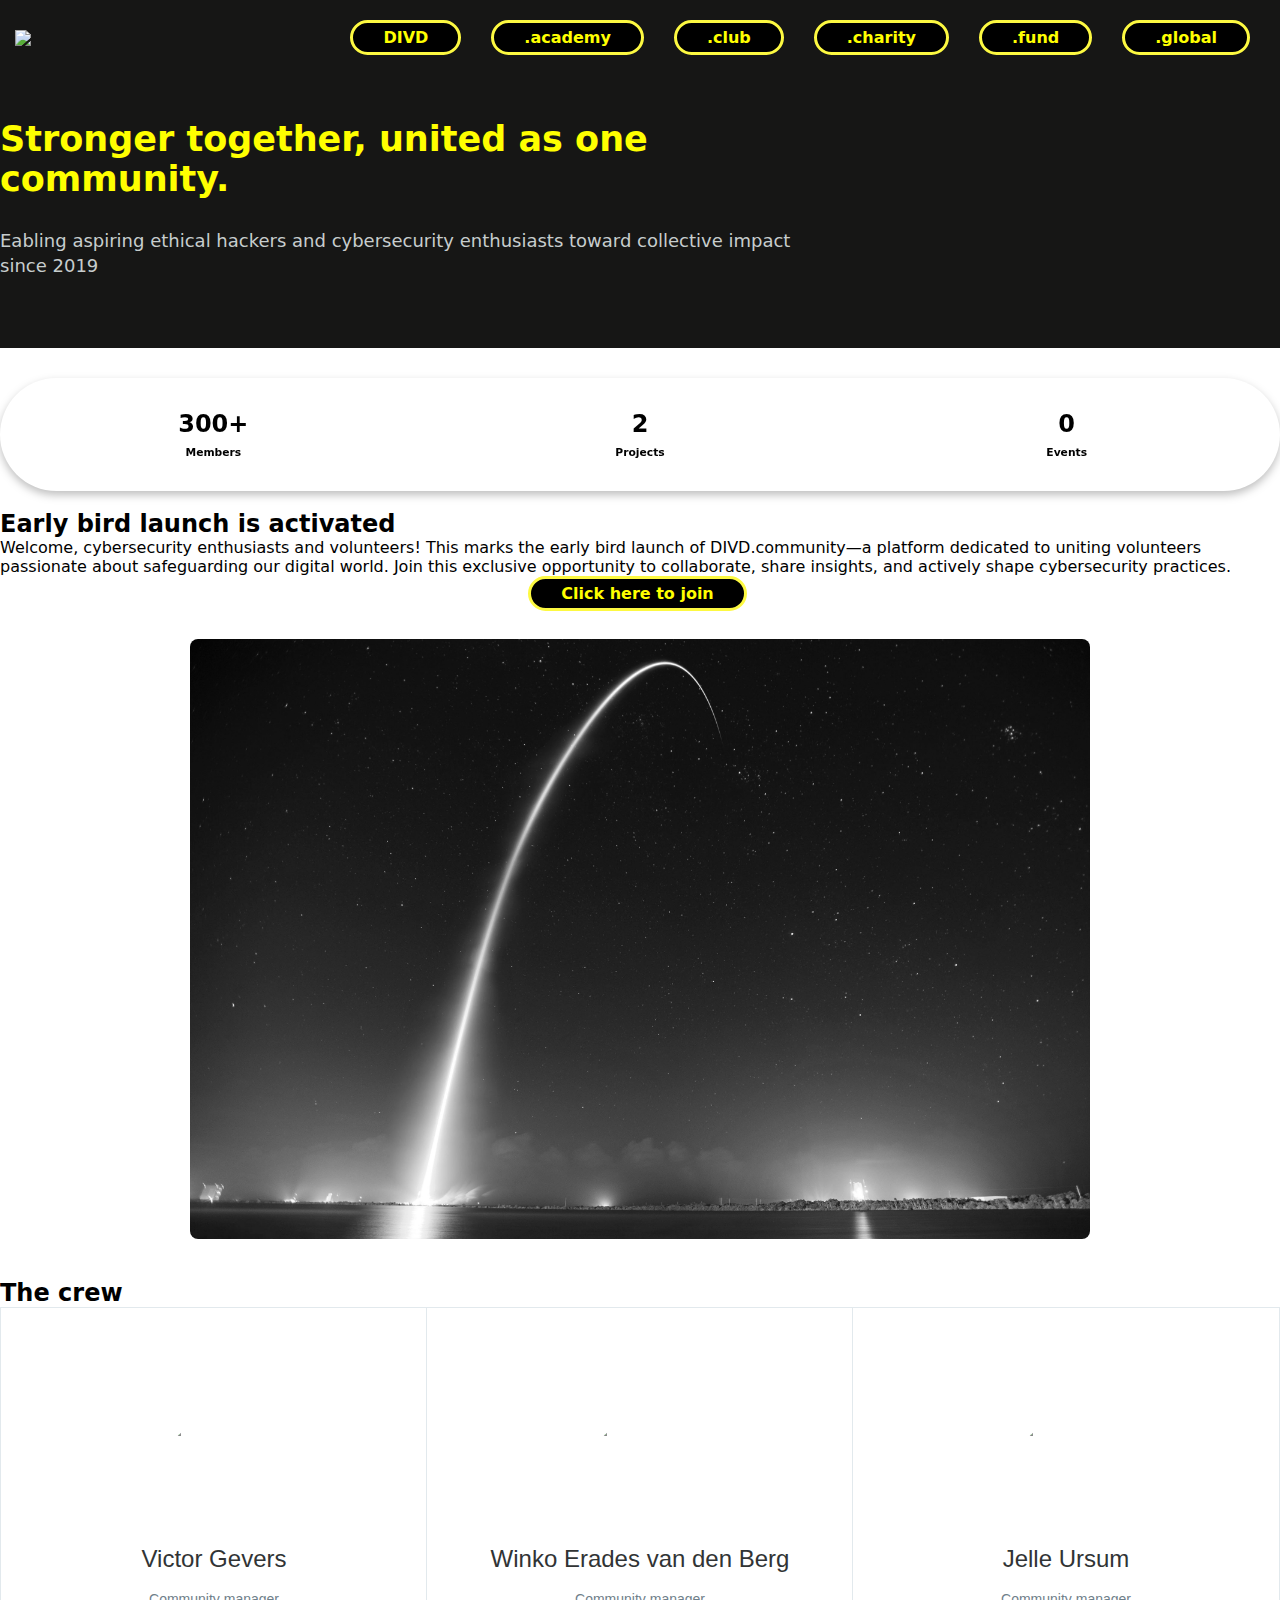
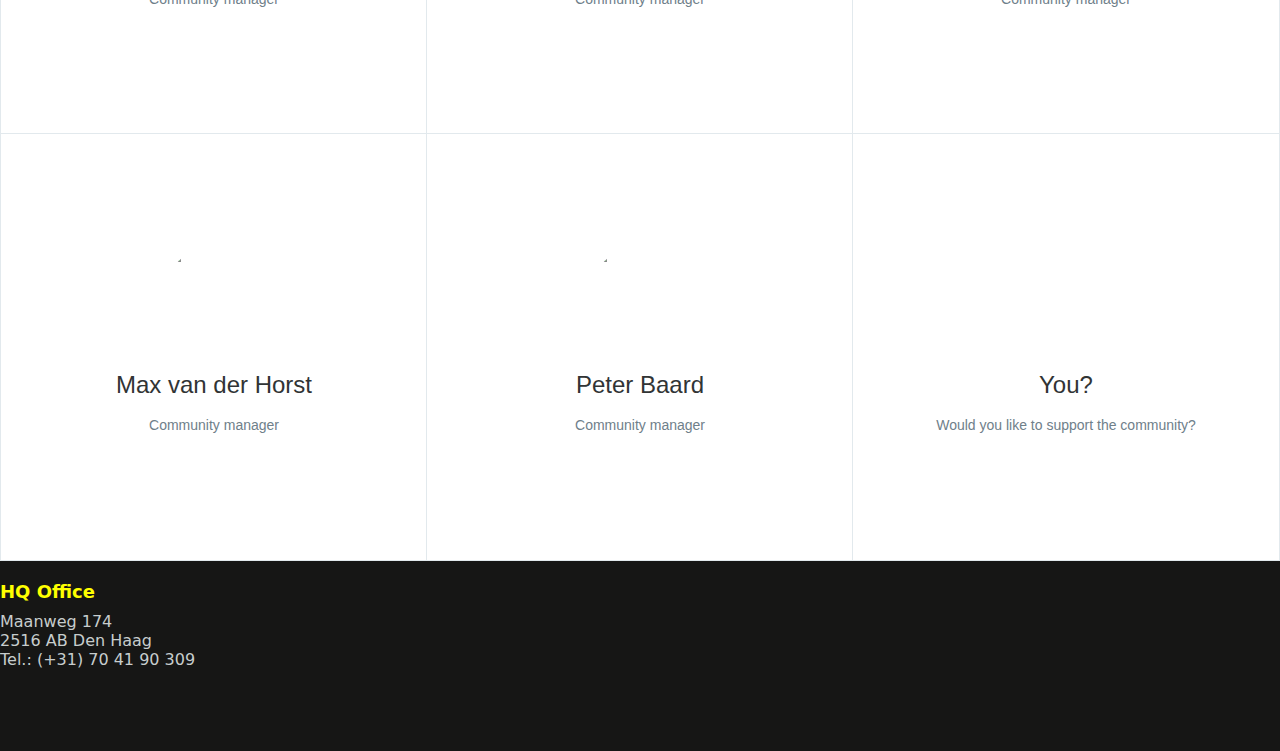
==== commit c44ffed7: "First cleaning round on index.html to re-enable formatting" ====
--- a/index.html
+++ b/index.html
@@ -1,236 +1,361 @@
 <!DOCTYPE html>
 <html lang="en">
-
-<head>
-    <meta charset="UTF-8">
-    <meta name="viewport" content="width=device-width, initial-scale=1.0">
-    <link rel="shortcut icon" type="image/x-icon" href="image/favicon.ico">
+  <head>
+    <meta charset="UTF-8" />
+    <meta name="viewport" content="width=device-width, initial-scale=1.0" />
+    <link rel="shortcut icon" type="image/x-icon" href="/favicon.ico" />
     <!-- BOOTSTRAP CSS -->
-    <link href="css/bootstrap.min.css" rel="stylesheet"/>
+    <link href="/css/bootstrap.min.css" rel="stylesheet" />
     <!-- LIBRARY -->
-    <link rel="stylesheet" href="css/all.min.css"/>
-    <link rel="stylesheet" href="css/style.css">
-    <link rel="stylesheet" href="css/nav.css">
-    <link rel="stylesheet" href="css/foot.css">
-    
-</head>
-<!-- CSS -->
-<link rel="stylesheet" href="css/style.css">
-<title>DIVD.Community</title>
-</head>
-
-<body>
+    <link rel="stylesheet" href="/css/all.min.css" />
+    <link rel="stylesheet" href="/css/style.css" />
+    <link rel="stylesheet" href="/css/nav.css" />
+    <link rel="stylesheet" href="/css/foot.css" />
+
+    <!-- CSS -->
+    <link rel="stylesheet" href="/css/style.css" />
+    <title>DIVD.Community</title>
+  </head>
+
+  <body>
     <header>
-        <nav class="container">
-            <ul class='nav-bar'>
-                <li class='logo'><a href="/"><img src='/divd-community-logo.png' /></a></li>
-                <input type='checkbox' id='check' />
-                <div class="menu">
-                    <li><a href="https://divd.nl/">DIVD</a></li>
-                    <li><a href="https://divd.academy/">.academy</a></li>
-                    <li><a href="https://divd.club/">.club</a></li>
-                    <li><a href="https://divd.charity/">.charity</a></li>
-                    <li><a href="https://divd.fund/">.fund</a></li>
-                    <li><a href="https://csirt.global">.global</a></li>
-                </div>
-                <label for="check" class="open-menu">&#9776; </label>
-            </ul>
-        </nav>
+      <nav class="container">
+        <ul class="nav-bar">
+          <li class="logo">
+            <a href="/"><img src="/divd-community-logo.png" /></a>
+          </li>
+          <input type="checkbox" id="check" />
+          <div class="menu">
+            <li><a href="https://divd.nl/">DIVD</a></li>
+            <li><a href="https://divd.academy/">.academy</a></li>
+            <li><a href="https://divd.club/">.club</a></li>
+            <li><a href="https://divd.charity/">.charity</a></li>
+            <li><a href="https://divd.fund/">.fund</a></li>
+            <li><a href="https://csirt.global">.global</a></li>
+          </div>
+          <label for="check" class="open-menu">&#9776; </label>
+        </ul>
+      </nav>
     </header>
-</body>
-
-<div class="section-banner">
+
+    <div class="section-banner">
+      <div class="container">
+        <div class="div-banner">
+          <h1>Stronger together, united as one community.</h1>
+          <br />
+          <p>
+            Eabling aspiring ethical hackers and cybersecurity enthusiasts
+            toward collective impact since 2019
+          </p>
+        </div>
+      </div>
+    </div>
     <div class="container">
-        <div class="div-banner">
-            <h1>Stronger together, united as one community.</h1><br />
-            <p>Eabling  aspiring ethical hackers and cybersecurity enthusiasts toward collective impact since 2019</p>
-        </div>
+      <div class="stats-container">
+        <ul class="stats">
+          <li>
+            <h2>300+</h2>
+            <h6>Members</h6>
+          </li>
+          <li>
+            <h2>2</h2>
+            <h6>Projects</h6>
+          </li>
+          <li>
+            <h2>0</h2>
+            <h6>Events</h6>
+          </li>
+        </ul>
+      </div>
+
+      <br />
+      <h2>Early bird launch is activated</h2>
+      <p>
+        Welcome, cybersecurity enthusiasts and volunteers! This marks the early
+        bird launch of DIVD.community—a platform dedicated to uniting volunteers
+        passionate about safeguarding our digital world. Join this exclusive
+        opportunity to collaborate, share insights, and actively shape
+        cybersecurity practices.
+      </p>
+      <ul class="centered-list">
+        <li class="centered-list" style="height: 40px">
+          <a
+            href="https://join.slack.com/t/divdcommunity/shared_invite/zt-2733j24ci-yQNLaefjtCMrjPgWB6dyww"
+            >Click here to join</a
+          >
+        </li>
+      </ul>
+      <br />
+
+      <div class="image-container">
+        <a href="https://divd.space" target="_blank"
+          ><img
+            src="/img/spacex-TV2gg2kZD1o-unsplash.jpg"
+            class="stock-img grey-out"
+            style="height: 600px"
+            title="SpaceX"
+        /></a>
+      </div>
+
+      <!--Community managers-->
+
+      <div class="at-section">
+        <h2>The crew</h2>
+      </div>
+
+      <div class="at-grid" data-column="3">
+        <div class="at-column">
+          <div class="at-user">
+            <div class="at-user__avatar">
+              <img
+                src="https://media.licdn.com/dms/image/D4E03AQGD7E5RSSFnJw/profile-displayphoto-shrink_800_800/0/1677007652651?e=1707350400&v=beta&t=y7VPGS8cseUEXIwnzyU1e6jzcgRzRVZRgEuVCroHjqE"
+              />
+            </div>
+            <div class="at-user__name">Victor Gevers</div>
+            <div class="at-user__title">Community manager</div>
+            <ul class="at-social">
+              <li class="at-social__item">
+                <a href="https://www.linkedin.com/in/vgevers/">
+                  <svg
+                    viewBox="0 0 24 24"
+                    width="18"
+                    height="18"
+                    xmlns="http://www.w3.org/2000/svg"
+                  >
+                    <path
+                      d="M19.547 3c.406 0 .75.133 1.031.398.281.266.422.602.422 1.008v15.047c0 .406-.14.766-.422 1.078a1.335 1.335 0 0 1-1.031.469h-15c-.406 0-.766-.156-1.078-.469C3.156 20.22 3 19.86 3 19.453V4.406c0-.406.148-.742.445-1.008C3.742 3.133 4.11 3 4.547 3h15zM8.578 18V9.984H6V18h2.578zM7.36 8.766c.407 0 .743-.133 1.008-.399a1.31 1.31 0 0 0 .399-.96c0-.407-.125-.743-.375-1.009C8.14 6.133 7.813 6 7.406 6c-.406 0-.742.133-1.008.398C6.133 6.664 6 7 6 7.406c0 .375.125.696.375.961.25.266.578.399.984.399zM18 18v-4.688c0-1.156-.273-2.03-.82-2.624-.547-.594-1.258-.891-2.133-.891-.938 0-1.719.437-2.344 1.312V9.984h-2.578V18h2.578v-4.547c0-.312.031-.531.094-.656.25-.625.687-.938 1.312-.938.875 0 1.313.578 1.313 1.735V18H18z"
+                      fill-rule="evenodd"
+                    ></path></svg
+                ></a>
+              </li>
+            </ul>
+          </div>
+        </div>
+        <div class="at-column">
+          <div class="at-user">
+            <div class="at-user__avatar">
+              <img
+                src="https://media.licdn.com/dms/image/D4E03AQFgVkQdm_QB2w/profile-displayphoto-shrink_800_800/0/1668175974679?e=1707350400&v=beta&t=N0ON4wMOcJo11gMc85MD40mzVpcvwyi12E2Jol9WkTg"
+              />
+            </div>
+            <div class="at-user__name">Winko Erades van den Berg</div>
+            <div class="at-user__title">Community manager</div>
+            <ul class="at-social">
+              <li class="at-social__item">
+                <a
+                  href="https://www.linkedin.com/in/winko-erades-van-den-berg-a6b2b71/"
+                >
+                  <svg
+                    viewBox="0 0 24 24"
+                    width="18"
+                    height="18"
+                    xmlns="http://www.w3.org/2000/svg"
+                  >
+                    <path
+                      d="M19.547 3c.406 0 .75.133 1.031.398.281.266.422.602.422 1.008v15.047c0 .406-.14.766-.422 1.078a1.335 1.335 0 0 1-1.031.469h-15c-.406 0-.766-.156-1.078-.469C3.156 20.22 3 19.86 3 19.453V4.406c0-.406.148-.742.445-1.008C3.742 3.133 4.11 3 4.547 3h15zM8.578 18V9.984H6V18h2.578zM7.36 8.766c.407 0 .743-.133 1.008-.399a1.31 1.31 0 0 0 .399-.96c0-.407-.125-.743-.375-1.009C8.14 6.133 7.813 6 7.406 6c-.406 0-.742.133-1.008.398C6.133 6.664 6 7 6 7.406c0 .375.125.696.375.961.25.266.578.399.984.399zM18 18v-4.688c0-1.156-.273-2.03-.82-2.624-.547-.594-1.258-.891-2.133-.891-.938 0-1.719.437-2.344 1.312V9.984h-2.578V18h2.578v-4.547c0-.312.031-.531.094-.656.25-.625.687-.938 1.312-.938.875 0 1.313.578 1.313 1.735V18H18z"
+                      fill-rule="evenodd"
+                    ></path></svg
+                ></a>
+              </li>
+            </ul>
+          </div>
+        </div>
+        <div class="at-column">
+          <div class="at-user">
+            <div class="at-user__avatar">
+              <img
+                src="https://media.licdn.com/dms/image/C4D03AQEMsrXZ1iPGtQ/profile-displayphoto-shrink_800_800/0/1583597048873?e=1707350400&v=beta&t=St4joI-Wt2357DTig6sMkdIWs_vzhgTrEXsIWX1YQoc"
+              />
+            </div>
+            <div class="at-user__name">Jelle Ursum</div>
+            <div class="at-user__title">Community manager</div>
+            <ul class="at-social">
+              <li class="at-social__item">
+                <a href="https://www.linkedin.com/in/jelle-ursem-2393b9188/">
+                  <svg
+                    viewBox="0 0 24 24"
+                    width="18"
+                    height="18"
+                    xmlns="http://www.w3.org/2000/svg"
+                  >
+                    <path
+                      d="M19.547 3c.406 0 .75.133 1.031.398.281.266.422.602.422 1.008v15.047c0 .406-.14.766-.422 1.078a1.335 1.335 0 0 1-1.031.469h-15c-.406 0-.766-.156-1.078-.469C3.156 20.22 3 19.86 3 19.453V4.406c0-.406.148-.742.445-1.008C3.742 3.133 4.11 3 4.547 3h15zM8.578 18V9.984H6V18h2.578zM7.36 8.766c.407 0 .743-.133 1.008-.399a1.31 1.31 0 0 0 .399-.96c0-.407-.125-.743-.375-1.009C8.14 6.133 7.813 6 7.406 6c-.406 0-.742.133-1.008.398C6.133 6.664 6 7 6 7.406c0 .375.125.696.375.961.25.266.578.399.984.399zM18 18v-4.688c0-1.156-.273-2.03-.82-2.624-.547-.594-1.258-.891-2.133-.891-.938 0-1.719.437-2.344 1.312V9.984h-2.578V18h2.578v-4.547c0-.312.031-.531.094-.656.25-.625.687-.938 1.312-.938.875 0 1.313.578 1.313 1.735V18H18z"
+                      fill-rule="evenodd"
+                    ></path></svg
+                ></a>
+              </li>
+            </ul>
+          </div>
+        </div>
+        <div class="at-column">
+          <div class="at-user">
+            <div class="at-user__avatar">
+              <img
+                src="https://media.licdn.com/dms/image/D4E03AQHHjD_gZDcezA/profile-displayphoto-shrink_800_800/0/1669736024783?e=1707350400&v=beta&t=u8WBhugDnoJjawgKzYFuwUtuOgHTMh0pUczfIGCZrdY"
+              />
+            </div>
+            <div class="at-user__name">Max van der Horst</div>
+            <div class="at-user__title">Community manager</div>
+            <ul class="at-social">
+              <li class="at-social__item">
+                <a href="https://www.linkedin.com/in/maxhorst/">
+                  <svg
+                    viewBox="0 0 24 24"
+                    width="18"
+                    height="18"
+                    xmlns="http://www.w3.org/2000/svg"
+                  >
+                    <path
+                      d="M19.547 3c.406 0 .75.133 1.031.398.281.266.422.602.422 1.008v15.047c0 .406-.14.766-.422 1.078a1.335 1.335 0 0 1-1.031.469h-15c-.406 0-.766-.156-1.078-.469C3.156 20.22 3 19.86 3 19.453V4.406c0-.406.148-.742.445-1.008C3.742 3.133 4.11 3 4.547 3h15zM8.578 18V9.984H6V18h2.578zM7.36 8.766c.407 0 .743-.133 1.008-.399a1.31 1.31 0 0 0 .399-.96c0-.407-.125-.743-.375-1.009C8.14 6.133 7.813 6 7.406 6c-.406 0-.742.133-1.008.398C6.133 6.664 6 7 6 7.406c0 .375.125.696.375.961.25.266.578.399.984.399zM18 18v-4.688c0-1.156-.273-2.03-.82-2.624-.547-.594-1.258-.891-2.133-.891-.938 0-1.719.437-2.344 1.312V9.984h-2.578V18h2.578v-4.547c0-.312.031-.531.094-.656.25-.625.687-.938 1.312-.938.875 0 1.313.578 1.313 1.735V18H18z"
+                      fill-rule="evenodd"
+                    ></path></svg
+                ></a>
+              </li>
+            </ul>
+          </div>
+        </div>
+        <div class="at-column">
+          <div class="at-user">
+            <div class="at-user__avatar">
+              <img
+                src="https://media.licdn.com/dms/image/C4D03AQFrV9o32qOH7g/profile-displayphoto-shrink_800_800/0/1643394728049?e=1707350400&v=beta&t=OumjWkjjRWIZd80OVFirQ-xEWR7k7cltsrulpK95ZO8"
+              />
+            </div>
+            <div class="at-user__name">Peter Baard</div>
+            <div class="at-user__title">Community manager</div>
+            <ul class="at-social">
+              <li class="at-social__item">
+                <a href="https://www.linkedin.com/in/pmbaard/">
+                  <svg
+                    viewBox="0 0 24 24"
+                    width="18"
+                    height="18"
+                    xmlns="http://www.w3.org/2000/svg"
+                  >
+                    <path
+                      d="M19.547 3c.406 0 .75.133 1.031.398.281.266.422.602.422 1.008v15.047c0 .406-.14.766-.422 1.078a1.335 1.335 0 0 1-1.031.469h-15c-.406 0-.766-.156-1.078-.469C3.156 20.22 3 19.86 3 19.453V4.406c0-.406.148-.742.445-1.008C3.742 3.133 4.11 3 4.547 3h15zM8.578 18V9.984H6V18h2.578zM7.36 8.766c.407 0 .743-.133 1.008-.399a1.31 1.31 0 0 0 .399-.96c0-.407-.125-.743-.375-1.009C8.14 6.133 7.813 6 7.406 6c-.406 0-.742.133-1.008.398C6.133 6.664 6 7 6 7.406c0 .375.125.696.375.961.25.266.578.399.984.399zM18 18v-4.688c0-1.156-.273-2.03-.82-2.624-.547-.594-1.258-.891-2.133-.891-.938 0-1.719.437-2.344 1.312V9.984h-2.578V18h2.578v-4.547c0-.312.031-.531.094-.656.25-.625.687-.938 1.312-.938.875 0 1.313.578 1.313 1.735V18H18z"
+                      fill-rule="evenodd"
+                    ></path></svg
+                ></a>
+              </li>
+            </ul>
+          </div>
+        </div>
+        <div class="at-column">
+          <div class="at-user">
+            <div class="at-user__avatar"><img src="" /></div>
+            <div class="at-user__name">You?</div>
+            <div class="at-user__title">
+              Would you like to support the community?
+            </div>
+            <ul class="at-social">
+              <!-- <li class="at-social__item"><a href="">
+                                <svg viewBox="0 0 24 24" width="18" height="18" xmlns="http://www.w3.org/2000/svg">
+                                  <path d="M14 9h3l-.375 3H14v9h-3.89v-9H8V9h2.11V6.984c0-1.312.327-2.304.984-2.976C11.75 3.336 12.844 3 14.375 3H17v3h-1.594c-.594 0-.976.094-1.148.281-.172.188-.258.5-.258.938V9z" fill-rule="evenodd"></path>
+                                </svg></a></li>
+                            <li class="at-social__item"><a href="">
+                                <svg viewBox="0 0 24 24" width="18" height="18" xmlns="http://www.w3.org/2000/svg">
+                                  <path d="M20.875 7.5v.563c0 3.28-1.18 6.257-3.54 8.93C14.978 19.663 11.845 21 7.938 21c-2.5 0-4.812-.687-6.937-2.063.5.063.86.094 1.078.094 2.094 0 3.969-.656 5.625-1.968a4.563 4.563 0 0 1-2.625-.915 4.294 4.294 0 0 1-1.594-2.226c.375.062.657.094.844.094.313 0 .719-.063 1.219-.188-1.031-.219-1.899-.742-2.602-1.57a4.32 4.32 0 0 1-1.054-2.883c.687.328 1.375.516 2.062.516C2.61 9.016 1.938 7.75 1.938 6.094c0-.782.203-1.531.609-2.25 2.406 2.969 5.515 4.547 9.328 4.734-.063-.219-.094-.562-.094-1.031 0-1.281.438-2.36 1.313-3.234C13.969 3.437 15.047 3 16.328 3s2.375.484 3.281 1.453c.938-.156 1.907-.531 2.907-1.125-.313 1.094-.985 1.938-2.016 2.531.969-.093 1.844-.328 2.625-.703-.563.875-1.312 1.656-2.25 2.344z" fill-rule="evenodd"></path>
+                                </svg></a></li> -->
+              <li class="at-social__item">
+                <svg
+                  fill="#000000"
+                  version="1.1"
+                  id="Capa_1"
+                  xmlns="http://www.w3.org/2000/svg"
+                  xmlns:xlink="http://www.w3.org/1999/xlink"
+                  width="20px"
+                  height="1px"
+                  viewBox="0 0 54.4 54.4"
+                  xml:space="preserve"
+                >
+                  <a href="https://divdcommunity.slack.com/" target="_blank">
+                    <g>
+                      <path
+                        d="M33.646,15.202c1.103,0.076,1.875-0.73,1.697-1.82c-0.748-4.55-1.834-8.397-3.08-11.262
+                                              c-0.441-1.013-1.76-1.943-2.861-2.032C28.677,0.029,27.942,0,27.201,0c-0.741,0-1.476,0.03-2.202,0.088
+                                              c-1.101,0.089-2.419,1.02-2.86,2.032c-1.248,2.865-2.332,6.711-3.08,11.262c-0.179,1.09,0.594,1.896,1.696,1.82
+                                              c2.139-0.148,4.301-0.223,6.447-0.223C29.348,14.979,31.508,15.054,33.646,15.202z"
+                      />
+                      <path
+                        d="M15.202,20.753c0.076-1.102-0.73-1.875-1.82-1.696c-4.55,0.748-8.397,1.833-11.262,3.08
+                                              c-1.013,0.441-1.943,1.759-2.032,2.86C0.03,25.723,0,26.458,0,27.199c0,0.74,0.03,1.476,0.088,2.201
+                                              c0.089,1.102,1.02,2.42,2.032,2.86c2.865,1.248,6.711,2.332,11.262,3.08c1.09,0.179,1.896-0.595,1.82-1.696
+                                              c-0.147-2.139-0.223-4.301-0.223-6.447C14.979,25.054,15.055,22.892,15.202,20.753z"
+                      />
+                      <path
+                        d="M20.753,39.197c-1.102-0.076-1.875,0.73-1.696,1.82c0.748,4.551,1.833,8.396,3.08,11.262
+                                              c0.441,1.014,1.759,1.943,2.86,2.032c0.726,0.06,1.461,0.089,2.202,0.089c0.741,0,1.476-0.031,2.201-0.089
+                                              c1.102-0.089,2.42-1.02,2.861-2.032c1.248-2.865,2.332-6.711,3.079-11.262c0.179-1.09-0.594-1.896-1.696-1.82
+                                              c-2.139,0.147-4.301,0.224-6.446,0.224C25.052,39.421,22.892,39.345,20.753,39.197z"
+                      />
+                      <path
+                        d="M34.005,18.231c-2.174-0.163-4.448-0.252-6.805-0.252c-2.356,0-4.63,0.089-6.805,0.252
+                                              c-1.101,0.083-2.082,1.063-2.164,2.164c-0.163,2.174-0.252,4.448-0.252,6.805s0.089,4.631,0.252,6.806
+                                              c0.083,1.101,1.063,2.082,2.164,2.164c2.174,0.163,4.448,0.252,6.805,0.252c2.356,0,4.63-0.089,6.805-0.252
+                                              c1.101-0.083,2.082-1.063,2.164-2.164c0.163-2.175,0.252-4.448,0.252-6.806c0-2.356-0.089-4.629-0.252-6.805
+                                              C36.086,19.294,35.105,18.313,34.005,18.231z"
+                      />
+                      <path
+                        d="M15.966,13.711c0.592-3.918,1.447-7.571,2.555-10.665c0.373-1.04-0.132-1.609-1.162-1.209
+                                              C10.254,4.596,4.596,10.254,1.837,17.36c-0.399,1.03,0.169,1.534,1.209,1.162c3.094-1.109,6.747-1.964,10.664-2.556
+                                              C14.803,15.801,15.801,14.803,15.966,13.711z"
+                      />
+                      <path
+                        d="M13.711,38.434c-3.917-0.592-7.571-1.447-10.665-2.555c-1.039-0.373-1.609,0.132-1.209,1.162
+                                              c2.759,7.105,8.417,12.764,15.522,15.521c1.03,0.399,1.534-0.169,1.162-1.209c-1.109-3.094-1.964-6.746-2.556-10.665
+                                              C15.801,39.597,14.804,38.599,13.711,38.434z"
+                      />
+                      <path
+                        d="M54.312,29.402c0.059-0.727,0.088-1.461,0.088-2.203c0-0.74-0.03-1.476-0.088-2.202c-0.09-1.101-1.021-2.419-2.032-2.86
+                                              c-2.865-1.248-6.712-2.332-11.263-3.08c-1.09-0.179-1.896,0.594-1.819,1.696c0.147,2.139,0.223,4.301,0.223,6.447
+                                              c0,2.145-0.075,4.308-0.223,6.447c-0.076,1.102,0.729,1.875,1.819,1.695c4.551-0.748,8.397-1.833,11.263-3.08
+                                              C53.293,31.822,54.223,30.503,54.312,29.402z"
+                      />
+                      <path
+                        d="M38.434,40.688c-0.592,3.917-1.447,7.571-2.555,10.665c-0.373,1.04,0.133,1.609,1.162,1.209
+                                              c7.105-2.759,12.764-8.417,15.523-15.521c0.398-1.03-0.17-1.534-1.209-1.162c-3.094,1.109-6.748,1.964-10.666,2.556
+                                              C39.598,38.599,38.6,39.596,38.434,40.688z"
+                      />
+                      <path
+                        d="M40.689,15.966c3.916,0.592,7.57,1.447,10.664,2.555c1.041,0.373,1.609-0.132,1.209-1.162
+                                              C49.805,10.254,44.146,4.596,37.04,1.837c-1.03-0.399-1.534,0.169-1.162,1.209c1.108,3.094,1.964,6.747,2.556,10.665
+                                              C38.6,14.803,39.598,15.801,40.689,15.966z"
+                      />
+                    </g>
+                  </a>
+                </svg>
+              </li>
+            </ul>
+          </div>
+        </div>
+      </div>
     </div>
-  </div>
-            <div class="container">
-                    <div class="stats-container">
-                        <ul class="stats">
-                            <li><h2>300+</h2><h6>Members</h6></li>
-                            <li><h2>2</h2><h6>Projects</h6></li>
-                            <li><h2>0</h2><h6>Events</h6></li>
-                        </ul>
-                    </div>
-
-
-                    <br />
-                    <h2>Early bird launch is activated</h2>
-                    <p>Welcome, cybersecurity enthusiasts and volunteers! This marks the early bird launch of DIVD.community—a platform dedicated to uniting volunteers passionate about safeguarding our digital world. Join this exclusive opportunity to collaborate, share insights, and actively shape cybersecurity practices.</p>
-                            <ul class="centered-list">
-                                    <li class="centered-list" style="height: 40px;"><a href="https://join.slack.com/t/divdcommunity/shared_invite/zt-2733j24ci-yQNLaefjtCMrjPgWB6dyww">Click here to join</a></li>
-                                </ul>
-                            <br />
-                            
-                            <div class="image-container">
-                                <a href="https://divd.space" target="_blank"><img src="/img/spacex-TV2gg2kZD1o-unsplash.jpg" class="stock-img grey-out" style="height: 600px;" title="SpaceX" /></a>
-                            </div>
-
-
-                    <!--Community managers-->
-
-                    <div class="at-section">
-                        <h2>The crew</h2>
-                    </div>
-
-                      <div class="at-grid" data-column="3">
-                        <div class="at-column">
-                          <div class="at-user">
-                            <div class="at-user__avatar"><img src="https://media.licdn.com/dms/image/D4E03AQGD7E5RSSFnJw/profile-displayphoto-shrink_800_800/0/1677007652651?e=1707350400&v=beta&t=y7VPGS8cseUEXIwnzyU1e6jzcgRzRVZRgEuVCroHjqE"/></div>
-                            <div class="at-user__name">Victor Gevers</div>
-                            <div class="at-user__title">Community manager</div>
-                            <ul class="at-social">
-                                <li class="at-social__item"><a href="https://www.linkedin.com/in/vgevers/">
-                                  <svg viewBox="0 0 24 24" width="18" height="18" xmlns="http://www.w3.org/2000/svg">
-                                    <path d="M19.547 3c.406 0 .75.133 1.031.398.281.266.422.602.422 1.008v15.047c0 .406-.14.766-.422 1.078a1.335 1.335 0 0 1-1.031.469h-15c-.406 0-.766-.156-1.078-.469C3.156 20.22 3 19.86 3 19.453V4.406c0-.406.148-.742.445-1.008C3.742 3.133 4.11 3 4.547 3h15zM8.578 18V9.984H6V18h2.578zM7.36 8.766c.407 0 .743-.133 1.008-.399a1.31 1.31 0 0 0 .399-.96c0-.407-.125-.743-.375-1.009C8.14 6.133 7.813 6 7.406 6c-.406 0-.742.133-1.008.398C6.133 6.664 6 7 6 7.406c0 .375.125.696.375.961.25.266.578.399.984.399zM18 18v-4.688c0-1.156-.273-2.03-.82-2.624-.547-.594-1.258-.891-2.133-.891-.938 0-1.719.437-2.344 1.312V9.984h-2.578V18h2.578v-4.547c0-.312.031-.531.094-.656.25-.625.687-.938 1.312-.938.875 0 1.313.578 1.313 1.735V18H18z" fill-rule="evenodd"></path>
-                                  </svg></a></li>
-                            </ul>
-                          </div>
-                        </div>
-                        <div class="at-column">
-                          <div class="at-user">
-                            <div class="at-user__avatar"><img src="https://media.licdn.com/dms/image/D4E03AQFgVkQdm_QB2w/profile-displayphoto-shrink_800_800/0/1668175974679?e=1707350400&v=beta&t=N0ON4wMOcJo11gMc85MD40mzVpcvwyi12E2Jol9WkTg"/></div>
-                            <div class="at-user__name">Winko Erades van den Berg</div>
-                            <div class="at-user__title">Community manager</div>
-                            <ul class="at-social">
-                              <li class="at-social__item"><a href="https://www.linkedin.com/in/winko-erades-van-den-berg-a6b2b71/">
-                                  <svg viewBox="0 0 24 24" width="18" height="18" xmlns="http://www.w3.org/2000/svg">
-                                    <path d="M19.547 3c.406 0 .75.133 1.031.398.281.266.422.602.422 1.008v15.047c0 .406-.14.766-.422 1.078a1.335 1.335 0 0 1-1.031.469h-15c-.406 0-.766-.156-1.078-.469C3.156 20.22 3 19.86 3 19.453V4.406c0-.406.148-.742.445-1.008C3.742 3.133 4.11 3 4.547 3h15zM8.578 18V9.984H6V18h2.578zM7.36 8.766c.407 0 .743-.133 1.008-.399a1.31 1.31 0 0 0 .399-.96c0-.407-.125-.743-.375-1.009C8.14 6.133 7.813 6 7.406 6c-.406 0-.742.133-1.008.398C6.133 6.664 6 7 6 7.406c0 .375.125.696.375.961.25.266.578.399.984.399zM18 18v-4.688c0-1.156-.273-2.03-.82-2.624-.547-.594-1.258-.891-2.133-.891-.938 0-1.719.437-2.344 1.312V9.984h-2.578V18h2.578v-4.547c0-.312.031-.531.094-.656.25-.625.687-.938 1.312-.938.875 0 1.313.578 1.313 1.735V18H18z" fill-rule="evenodd"></path>
-                                  </svg></a></li>
-                            </ul>
-                          </div>
-                        </div>
-                        <div class="at-column">
-                          <div class="at-user">
-                            <div class="at-user__avatar"><img src="https://media.licdn.com/dms/image/C4D03AQEMsrXZ1iPGtQ/profile-displayphoto-shrink_800_800/0/1583597048873?e=1707350400&v=beta&t=St4joI-Wt2357DTig6sMkdIWs_vzhgTrEXsIWX1YQoc"/></div>
-                            <div class="at-user__name">Jelle Ursum</div>
-                            <div class="at-user__title">Community manager</div>
-                            <ul class="at-social">
-                              <li class="at-social__item"><a href="https://www.linkedin.com/in/jelle-ursem-2393b9188/">
-                                  <svg viewBox="0 0 24 24" width="18" height="18" xmlns="http://www.w3.org/2000/svg">
-                                    <path d="M19.547 3c.406 0 .75.133 1.031.398.281.266.422.602.422 1.008v15.047c0 .406-.14.766-.422 1.078a1.335 1.335 0 0 1-1.031.469h-15c-.406 0-.766-.156-1.078-.469C3.156 20.22 3 19.86 3 19.453V4.406c0-.406.148-.742.445-1.008C3.742 3.133 4.11 3 4.547 3h15zM8.578 18V9.984H6V18h2.578zM7.36 8.766c.407 0 .743-.133 1.008-.399a1.31 1.31 0 0 0 .399-.96c0-.407-.125-.743-.375-1.009C8.14 6.133 7.813 6 7.406 6c-.406 0-.742.133-1.008.398C6.133 6.664 6 7 6 7.406c0 .375.125.696.375.961.25.266.578.399.984.399zM18 18v-4.688c0-1.156-.273-2.03-.82-2.624-.547-.594-1.258-.891-2.133-.891-.938 0-1.719.437-2.344 1.312V9.984h-2.578V18h2.578v-4.547c0-.312.031-.531.094-.656.25-.625.687-.938 1.312-.938.875 0 1.313.578 1.313 1.735V18H18z" fill-rule="evenodd"></path>
-                                  </svg></a></li>
-                            </ul>
-                          </div>
-                        </div>
-                        <div class="at-column">
-                          <div class="at-user">
-                            <div class="at-user__avatar"><img src="https://media.licdn.com/dms/image/D4E03AQHHjD_gZDcezA/profile-displayphoto-shrink_800_800/0/1669736024783?e=1707350400&v=beta&t=u8WBhugDnoJjawgKzYFuwUtuOgHTMh0pUczfIGCZrdY"/></div>
-                            <div class="at-user__name">Max van der Horst</div>
-                            <div class="at-user__title">Community manager</div>
-                            <ul class="at-social">
-                              <li class="at-social__item"><a href="https://www.linkedin.com/in/maxhorst/">
-                                  <svg viewBox="0 0 24 24" width="18" height="18" xmlns="http://www.w3.org/2000/svg">
-                                    <path d="M19.547 3c.406 0 .75.133 1.031.398.281.266.422.602.422 1.008v15.047c0 .406-.14.766-.422 1.078a1.335 1.335 0 0 1-1.031.469h-15c-.406 0-.766-.156-1.078-.469C3.156 20.22 3 19.86 3 19.453V4.406c0-.406.148-.742.445-1.008C3.742 3.133 4.11 3 4.547 3h15zM8.578 18V9.984H6V18h2.578zM7.36 8.766c.407 0 .743-.133 1.008-.399a1.31 1.31 0 0 0 .399-.96c0-.407-.125-.743-.375-1.009C8.14 6.133 7.813 6 7.406 6c-.406 0-.742.133-1.008.398C6.133 6.664 6 7 6 7.406c0 .375.125.696.375.961.25.266.578.399.984.399zM18 18v-4.688c0-1.156-.273-2.03-.82-2.624-.547-.594-1.258-.891-2.133-.891-.938 0-1.719.437-2.344 1.312V9.984h-2.578V18h2.578v-4.547c0-.312.031-.531.094-.656.25-.625.687-.938 1.312-.938.875 0 1.313.578 1.313 1.735V18H18z" fill-rule="evenodd"></path>
-                                  </svg></a></li>
-                            </ul>
-                          </div>
-                        </div>
-                        <div class="at-column">
-                          <div class="at-user">
-                            <div class="at-user__avatar"><img src="https://media.licdn.com/dms/image/C4D03AQFrV9o32qOH7g/profile-displayphoto-shrink_800_800/0/1643394728049?e=1707350400&v=beta&t=OumjWkjjRWIZd80OVFirQ-xEWR7k7cltsrulpK95ZO8"/></div>
-                            <div class="at-user__name">Peter Baard</div>
-                            <div class="at-user__title">Community manager</div>
-                            <ul class="at-social">
-                              <li class="at-social__item"><a href="https://www.linkedin.com/in/pmbaard/">
-                                  <svg viewBox="0 0 24 24" width="18" height="18" xmlns="http://www.w3.org/2000/svg">
-                                    <path d="M19.547 3c.406 0 .75.133 1.031.398.281.266.422.602.422 1.008v15.047c0 .406-.14.766-.422 1.078a1.335 1.335 0 0 1-1.031.469h-15c-.406 0-.766-.156-1.078-.469C3.156 20.22 3 19.86 3 19.453V4.406c0-.406.148-.742.445-1.008C3.742 3.133 4.11 3 4.547 3h15zM8.578 18V9.984H6V18h2.578zM7.36 8.766c.407 0 .743-.133 1.008-.399a1.31 1.31 0 0 0 .399-.96c0-.407-.125-.743-.375-1.009C8.14 6.133 7.813 6 7.406 6c-.406 0-.742.133-1.008.398C6.133 6.664 6 7 6 7.406c0 .375.125.696.375.961.25.266.578.399.984.399zM18 18v-4.688c0-1.156-.273-2.03-.82-2.624-.547-.594-1.258-.891-2.133-.891-.938 0-1.719.437-2.344 1.312V9.984h-2.578V18h2.578v-4.547c0-.312.031-.531.094-.656.25-.625.687-.938 1.312-.938.875 0 1.313.578 1.313 1.735V18H18z" fill-rule="evenodd"></path>
-                                  </svg></a></li>
-                            </ul>
-                          </div>
-                        </div>
-                        <div class="at-column">
-                          <div class="at-user">
-                            <div class="at-user__avatar"><img src=""/></div>
-                            <div class="at-user__name">You?</div>
-                            <div class="at-user__title">Would you like to support the community?</div>
-                            <ul class="at-social">
-                              <!-- <li class="at-social__item"><a href="">
-                                  <svg viewBox="0 0 24 24" width="18" height="18" xmlns="http://www.w3.org/2000/svg">
-                                    <path d="M14 9h3l-.375 3H14v9h-3.89v-9H8V9h2.11V6.984c0-1.312.327-2.304.984-2.976C11.75 3.336 12.844 3 14.375 3H17v3h-1.594c-.594 0-.976.094-1.148.281-.172.188-.258.5-.258.938V9z" fill-rule="evenodd"></path>
-                                  </svg></a></li>
-                              <li class="at-social__item"><a href="">
-                                  <svg viewBox="0 0 24 24" width="18" height="18" xmlns="http://www.w3.org/2000/svg">
-                                    <path d="M20.875 7.5v.563c0 3.28-1.18 6.257-3.54 8.93C14.978 19.663 11.845 21 7.938 21c-2.5 0-4.812-.687-6.937-2.063.5.063.86.094 1.078.094 2.094 0 3.969-.656 5.625-1.968a4.563 4.563 0 0 1-2.625-.915 4.294 4.294 0 0 1-1.594-2.226c.375.062.657.094.844.094.313 0 .719-.063 1.219-.188-1.031-.219-1.899-.742-2.602-1.57a4.32 4.32 0 0 1-1.054-2.883c.687.328 1.375.516 2.062.516C2.61 9.016 1.938 7.75 1.938 6.094c0-.782.203-1.531.609-2.25 2.406 2.969 5.515 4.547 9.328 4.734-.063-.219-.094-.562-.094-1.031 0-1.281.438-2.36 1.313-3.234C13.969 3.437 15.047 3 16.328 3s2.375.484 3.281 1.453c.938-.156 1.907-.531 2.907-1.125-.313 1.094-.985 1.938-2.016 2.531.969-.093 1.844-.328 2.625-.703-.563.875-1.312 1.656-2.25 2.344z" fill-rule="evenodd"></path>
-                                  </svg></a></li> -->
-                              <li class="at-social__item"><a href="">
-                                <svg fill="#000000" version="1.1" id="Capa_1" xmlns="http://www.w3.org/2000/svg" xmlns:xlink="http://www.w3.org/1999/xlink" 
-                                    width="20px" height="1px" viewBox="0 0 54.4 54.4" xml:space="preserve">
-                                        <a href="https://divdcommunity.slack.com/" target="_blank">
-                                        <rect/>
-                                        <g>
-                                            <g>
-                                                <path d="M33.646,15.202c1.103,0.076,1.875-0.73,1.697-1.82c-0.748-4.55-1.834-8.397-3.08-11.262
-                                                    c-0.441-1.013-1.76-1.943-2.861-2.032C28.677,0.029,27.942,0,27.201,0c-0.741,0-1.476,0.03-2.202,0.088
-                                                    c-1.101,0.089-2.419,1.02-2.86,2.032c-1.248,2.865-2.332,6.711-3.08,11.262c-0.179,1.09,0.594,1.896,1.696,1.82
-                                                    c2.139-0.148,4.301-0.223,6.447-0.223C29.348,14.979,31.508,15.054,33.646,15.202z"/>
-                                                <path d="M15.202,20.753c0.076-1.102-0.73-1.875-1.82-1.696c-4.55,0.748-8.397,1.833-11.262,3.08
-                                                    c-1.013,0.441-1.943,1.759-2.032,2.86C0.03,25.723,0,26.458,0,27.199c0,0.74,0.03,1.476,0.088,2.201
-                                                    c0.089,1.102,1.02,2.42,2.032,2.86c2.865,1.248,6.711,2.332,11.262,3.08c1.09,0.179,1.896-0.595,1.82-1.696
-                                                    c-0.147-2.139-0.223-4.301-0.223-6.447C14.979,25.054,15.055,22.892,15.202,20.753z"/>
-                                                <path d="M20.753,39.197c-1.102-0.076-1.875,0.73-1.696,1.82c0.748,4.551,1.833,8.396,3.08,11.262
-                                                    c0.441,1.014,1.759,1.943,2.86,2.032c0.726,0.06,1.461,0.089,2.202,0.089c0.741,0,1.476-0.031,2.201-0.089
-                                                    c1.102-0.089,2.42-1.02,2.861-2.032c1.248-2.865,2.332-6.711,3.079-11.262c0.179-1.09-0.594-1.896-1.696-1.82
-                                                    c-2.139,0.147-4.301,0.224-6.446,0.224C25.052,39.421,22.892,39.345,20.753,39.197z"/>
-                                                <path d="M34.005,18.231c-2.174-0.163-4.448-0.252-6.805-0.252c-2.356,0-4.63,0.089-6.805,0.252
-                                                    c-1.101,0.083-2.082,1.063-2.164,2.164c-0.163,2.174-0.252,4.448-0.252,6.805s0.089,4.631,0.252,6.806
-                                                    c0.083,1.101,1.063,2.082,2.164,2.164c2.174,0.163,4.448,0.252,6.805,0.252c2.356,0,4.63-0.089,6.805-0.252
-                                                    c1.101-0.083,2.082-1.063,2.164-2.164c0.163-2.175,0.252-4.448,0.252-6.806c0-2.356-0.089-4.629-0.252-6.805
-                                                    C36.086,19.294,35.105,18.313,34.005,18.231z"/>
-                                                <path d="M15.966,13.711c0.592-3.918,1.447-7.571,2.555-10.665c0.373-1.04-0.132-1.609-1.162-1.209
-                                                    C10.254,4.596,4.596,10.254,1.837,17.36c-0.399,1.03,0.169,1.534,1.209,1.162c3.094-1.109,6.747-1.964,10.664-2.556
-                                                    C14.803,15.801,15.801,14.803,15.966,13.711z"/>
-                                                <path d="M13.711,38.434c-3.917-0.592-7.571-1.447-10.665-2.555c-1.039-0.373-1.609,0.132-1.209,1.162
-                                                    c2.759,7.105,8.417,12.764,15.522,15.521c1.03,0.399,1.534-0.169,1.162-1.209c-1.109-3.094-1.964-6.746-2.556-10.665
-                                                    C15.801,39.597,14.804,38.599,13.711,38.434z"/>
-                                                <path d="M54.312,29.402c0.059-0.727,0.088-1.461,0.088-2.203c0-0.74-0.03-1.476-0.088-2.202c-0.09-1.101-1.021-2.419-2.032-2.86
-                                                    c-2.865-1.248-6.712-2.332-11.263-3.08c-1.09-0.179-1.896,0.594-1.819,1.696c0.147,2.139,0.223,4.301,0.223,6.447
-                                                    c0,2.145-0.075,4.308-0.223,6.447c-0.076,1.102,0.729,1.875,1.819,1.695c4.551-0.748,8.397-1.833,11.263-3.08
-                                                    C53.293,31.822,54.223,30.503,54.312,29.402z"/>
-                                                <path d="M38.434,40.688c-0.592,3.917-1.447,7.571-2.555,10.665c-0.373,1.04,0.133,1.609,1.162,1.209
-                                                    c7.105-2.759,12.764-8.417,15.523-15.521c0.398-1.03-0.17-1.534-1.209-1.162c-3.094,1.109-6.748,1.964-10.666,2.556
-                                                    C39.598,38.599,38.6,39.596,38.434,40.688z"/>
-                                                <path d="M40.689,15.966c3.916,0.592,7.57,1.447,10.664,2.555c1.041,0.373,1.609-0.132,1.209-1.162
-                                                    C49.805,10.254,44.146,4.596,37.04,1.837c-1.03-0.399-1.534,0.169-1.162,1.209c1.108,3.094,1.964,6.747,2.556,10.665
-                                                    C38.6,14.803,39.598,15.801,40.689,15.966z"/>
-                                            </g>
-                                        </g>
-                                        </a>
-                                  </svg>
-                                </li>
-                            </ul>
-                          </div>
-                        </div> 
-
-                      </div>
-                    </div>
-                    <br />
-                    
-                        
-                    </div>
-                </div>
-            </div>
-
-<footer class="footer">
-    <div class="container footer-section">
+
+    <footer class="footer">
+      <div class="container footer-section">
         <div class="section col-sm-12">
-            <h3>HQ Office</h3>
-            <p>Maanweg 174<br>
-                2516 AB Den Haag<br>
-                Tel.: (+31) 70 41 90 309</p>
-        </div>
-    </div>
-</footer>
-
-</body>
-<!-- BOOTSTRAP JS -->
-<script src="js/bootstrap.bundle.min.js"
+          <h3>HQ Office</h3>
+          <p>
+            Maanweg 174<br />
+            2516 AB Den Haag<br />
+            Tel.: (+31) 70 41 90 309
+          </p>
+        </div>
+      </div>
+    </footer>
+  </body>
+  <!-- BOOTSTRAP JS -->
+  <script
+    src="/js/bootstrap.bundle.min.js"
     integrity="sha384-C6RzsynM9kWDrMNeT87bh95OGNyZPhcTNXj1NW7RuBCsyN/o0jlpcV8Qyq46cDfL"
-    crossorigin="anonymous"></script>
-<!-- JS -->
-<script src="js/script.js"></script>
-
-</html>+    crossorigin="anonymous"
+  ></script>
+  <!-- JS -->
+  <script src="/js/script.js"></script>
+  <script
+    data-goatcounter="https://divd-community.goatcounter.com/count"
+    async
+    src="//gc.zgo.at/count.js"
+  ></script>
+</html>
